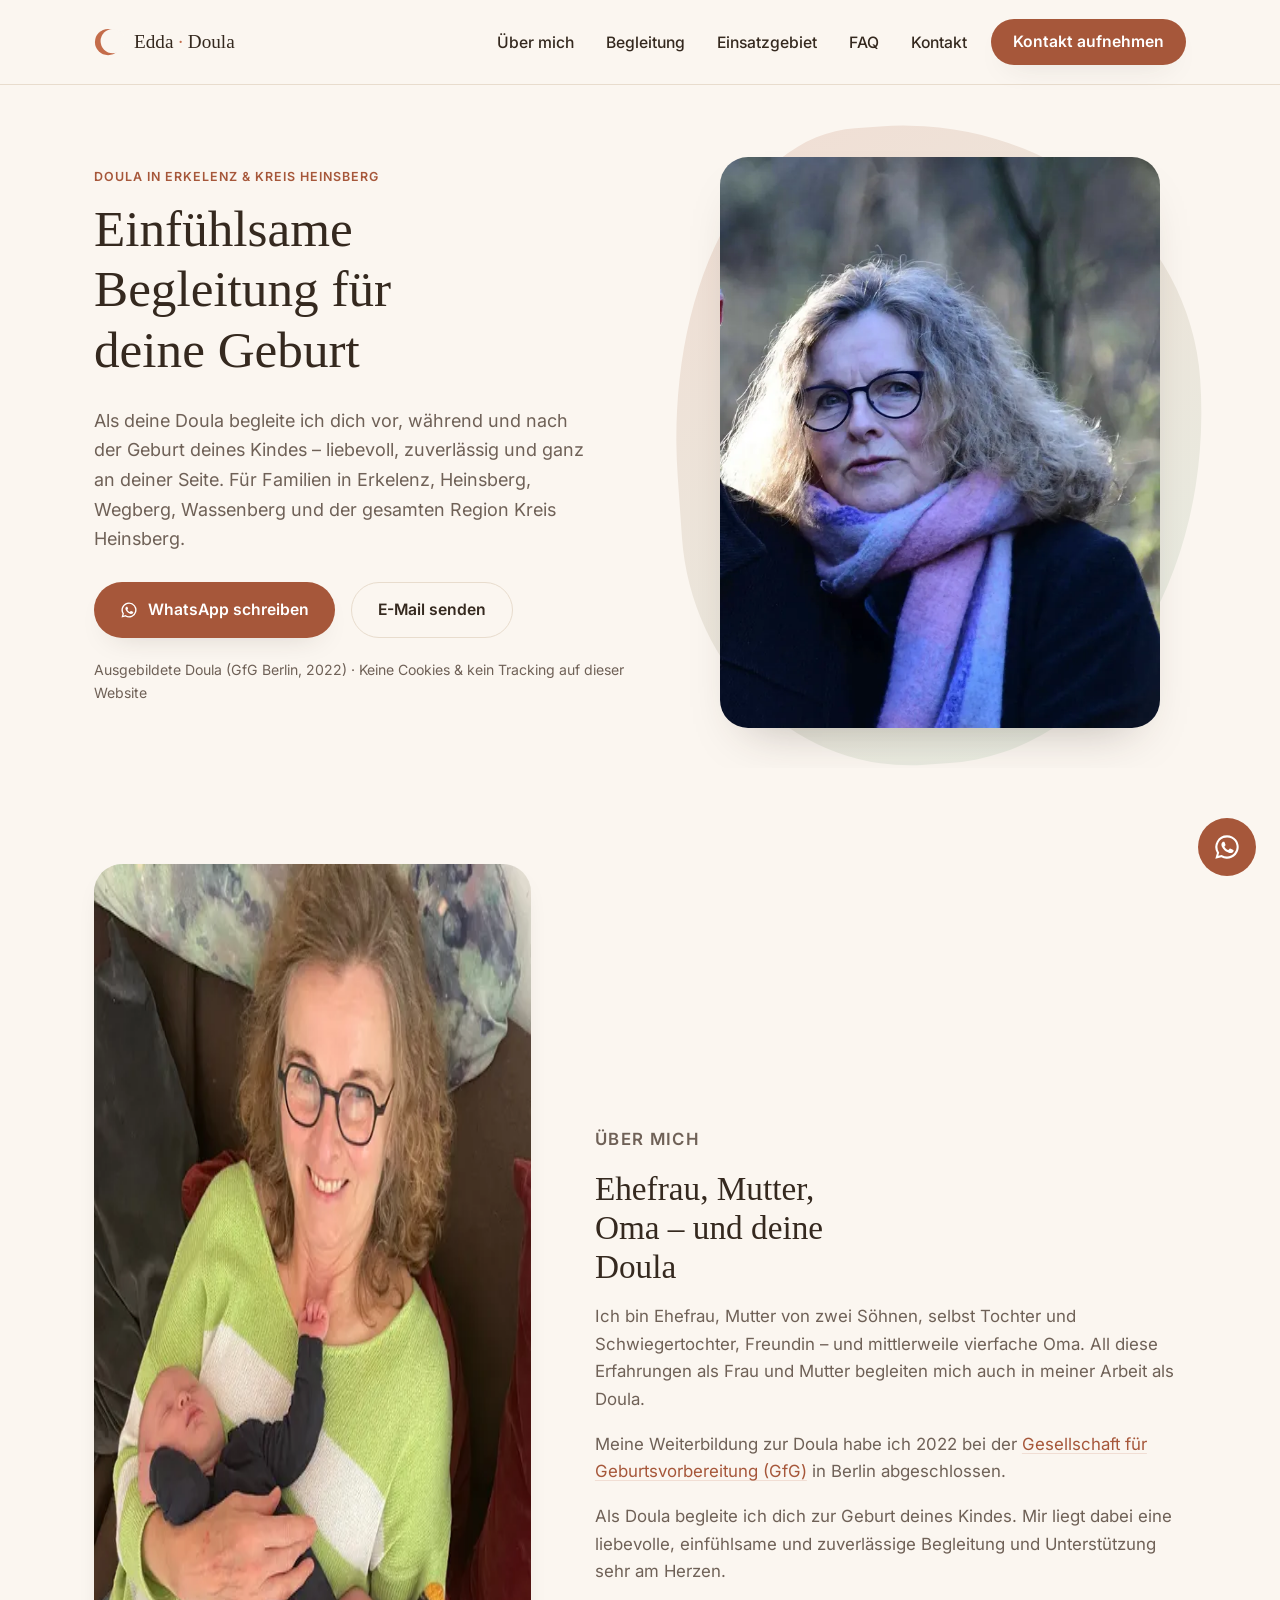
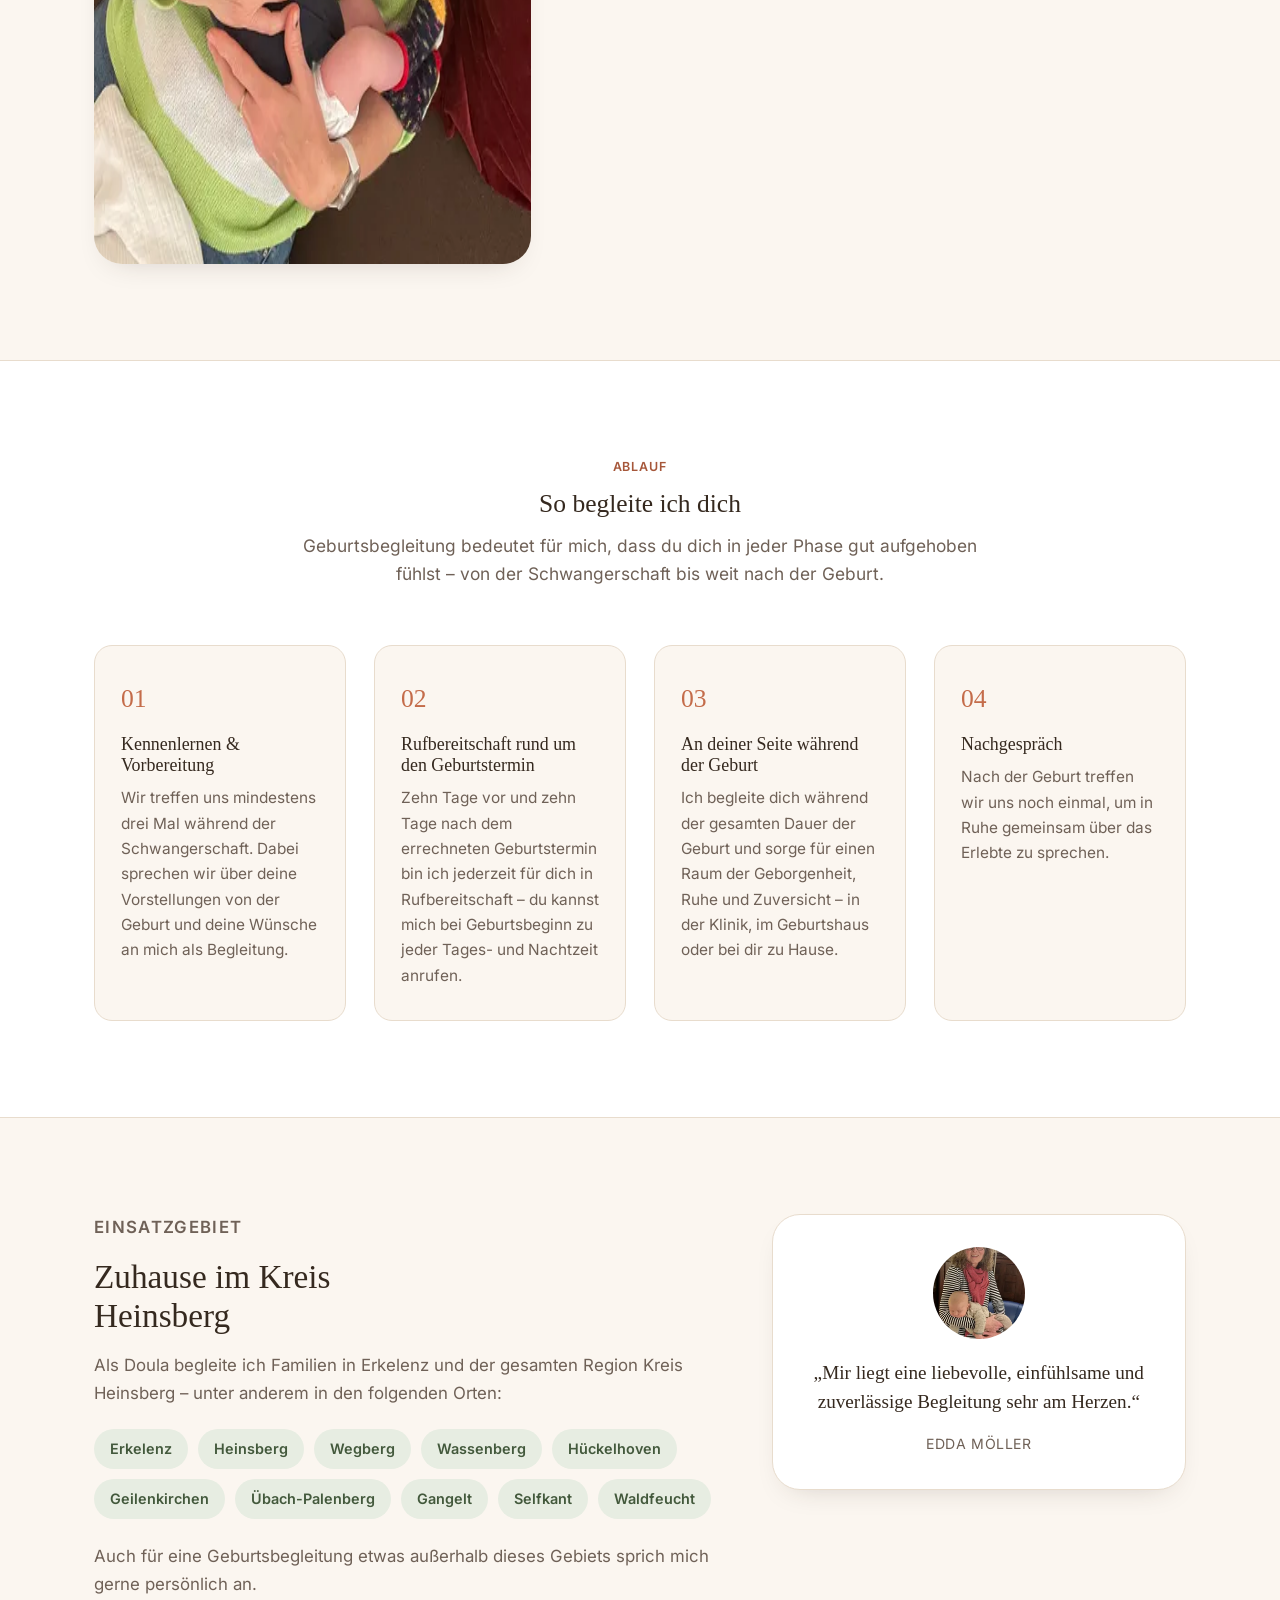
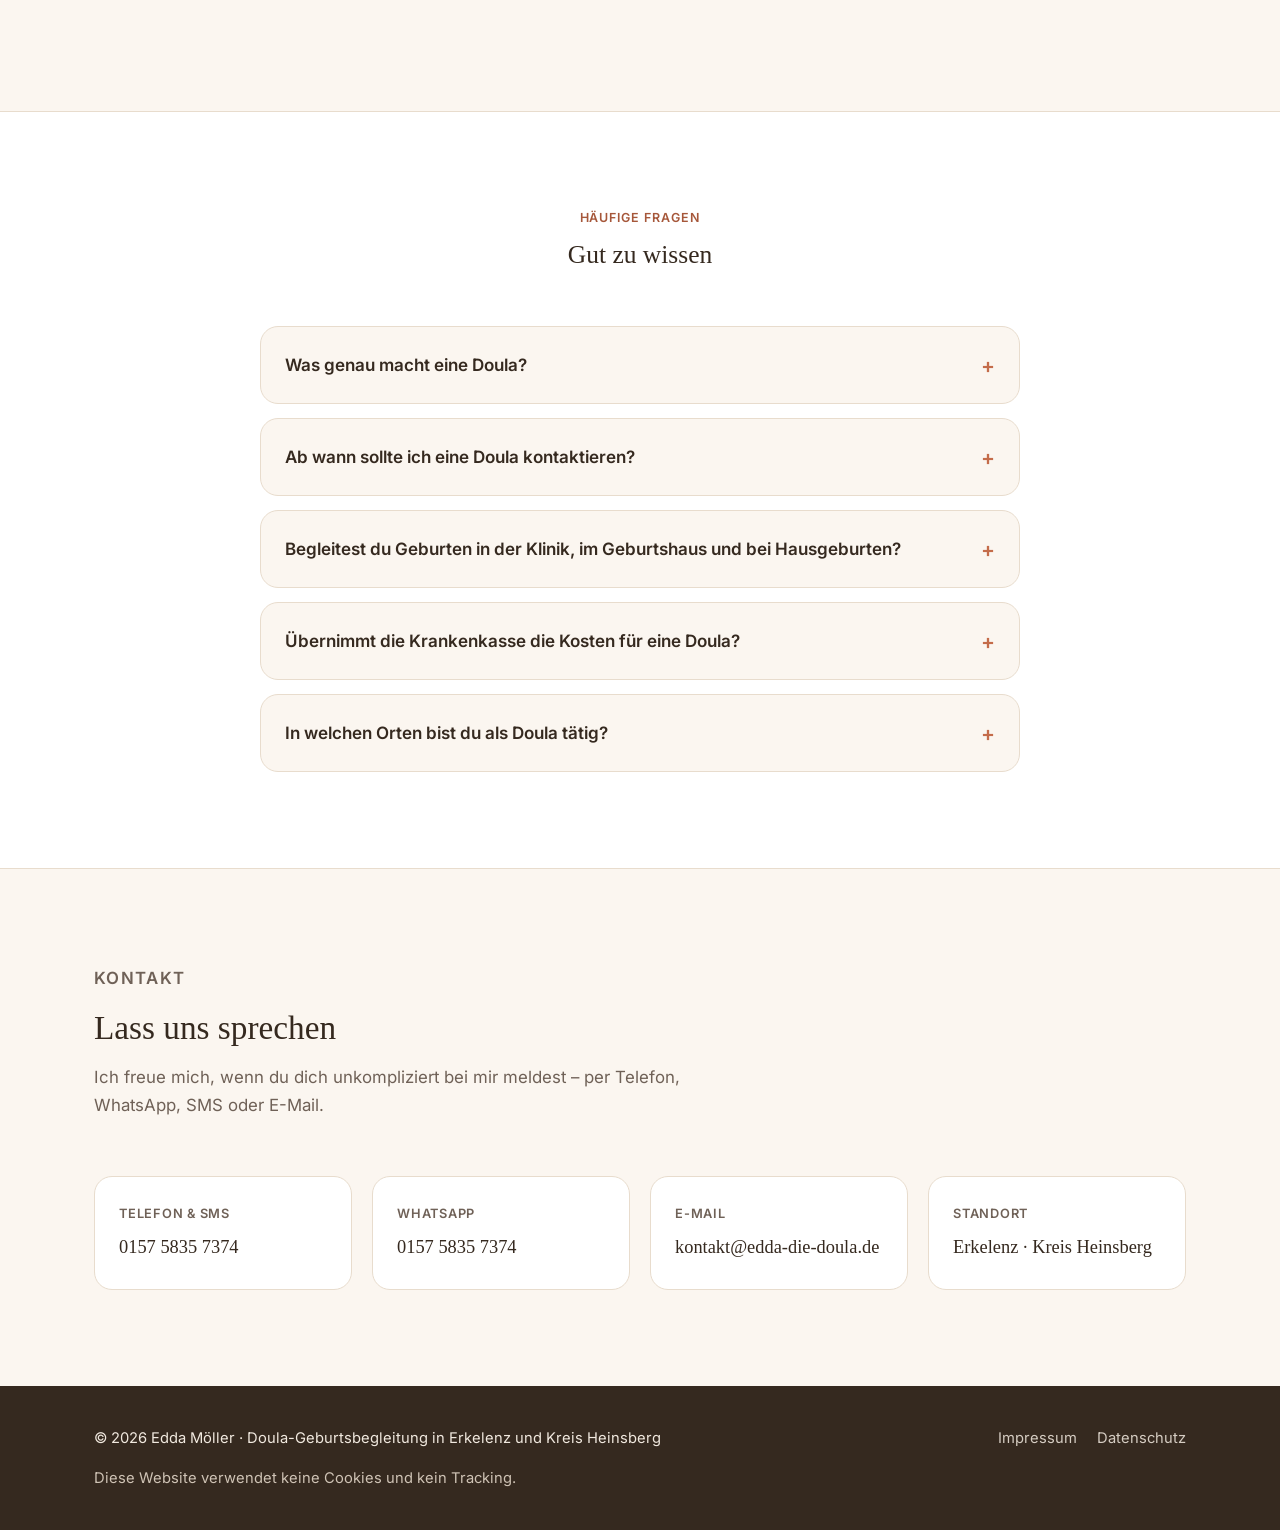
==== index.html @ 871e7754 "Build modern one-page doula website for Edda Möller - Replace the old Jimdo site content with a sing" ====
<!DOCTYPE html>
<html lang="de">
<head>
<meta charset="UTF-8">
<meta name="viewport" content="width=device-width, initial-scale=1">
<title>Doula in Erkelenz & Kreis Heinsberg – Geburtsbegleitung von Edda Möller</title>
<meta name="description" content="Einfühlsame und zuverlässige Geburtsbegleitung als Doula in Erkelenz, Heinsberg, Wegberg, Wassenberg und im gesamten Kreis Heinsberg. Jetzt unverbindlich Kontakt aufnehmen.">
<meta name="robots" content="index, follow">
<meta name="author" content="Edda Möller">
<link rel="canonical" href="https://www.edda-die-doula.de/">

<!-- Open Graph -->
<meta property="og:type" content="website">
<meta property="og:site_name" content="Edda – Doula in Erkelenz & Kreis Heinsberg">
<meta property="og:title" content="Doula in Erkelenz & Kreis Heinsberg – Geburtsbegleitung von Edda Möller">
<meta property="og:description" content="Einfühlsame und zuverlässige Geburtsbegleitung als Doula in Erkelenz, Heinsberg, Wegberg, Wassenberg und im gesamten Kreis Heinsberg.">
<meta property="og:image" content="https://www.edda-die-doula.de/assets/img/edda-portrait-1200.jpg">
<meta property="og:url" content="https://www.edda-die-doula.de/">
<meta property="og:locale" content="de_DE">

<!-- Twitter -->
<meta name="twitter:card" content="summary_large_image">
<meta name="twitter:title" content="Doula in Erkelenz & Kreis Heinsberg – Edda Möller">
<meta name="twitter:description" content="Einfühlsame und zuverlässige Geburtsbegleitung als Doula in Erkelenz und im gesamten Kreis Heinsberg.">
<meta name="twitter:image" content="https://www.edda-die-doula.de/assets/img/edda-portrait-1200.jpg">

<link rel="icon" href="assets/img/favicon.svg" type="image/svg+xml">
<link rel="alternate icon" href="assets/img/favicon-32.png">
<link rel="apple-touch-icon" href="assets/img/apple-touch-icon.png">
<link rel="manifest" href="site.webmanifest">
<meta name="theme-color" content="#fbf6f0">

<link rel="stylesheet" href="assets/css/style.css">

<script type="application/ld+json">
{
  "@context": "https://schema.org",
  "@type": "ProfessionalService",
  "name": "Edda Möller – Doula Geburtsbegleitung",
  "alternateName": "Edda, die Doula",
  "description": "Einfühlsame und zuverlässige Geburtsbegleitung als Doula in Erkelenz und im gesamten Kreis Heinsberg.",
  "image": "https://www.edda-die-doula.de/assets/img/edda-portrait-1200.jpg",
  "url": "https://www.edda-die-doula.de/",
  "telephone": "+4915758357374",
  "email": "kontakt@edda-die-doula.de",
  "priceRange": "Auf Anfrage",
  "founder": {
    "@type": "Person",
    "name": "Edda Möller",
    "jobTitle": "Doula"
  },
  "address": {
    "@type": "PostalAddress",
    "streetAddress": "Am Bongert 29",
    "postalCode": "41812",
    "addressLocality": "Erkelenz",
    "addressRegion": "Nordrhein-Westfalen",
    "addressCountry": "DE"
  },
  "geo": {
    "@type": "GeoCoordinates",
    "latitude": 51.0817,
    "longitude": 6.3167
  },
  "areaServed": [
    { "@type": "City", "name": "Erkelenz" },
    { "@type": "City", "name": "Heinsberg" },
    { "@type": "City", "name": "Wegberg" },
    { "@type": "City", "name": "Wassenberg" },
    { "@type": "City", "name": "Hückelhoven" },
    { "@type": "City", "name": "Geilenkirchen" },
    { "@type": "City", "name": "Übach-Palenberg" },
    { "@type": "City", "name": "Gangelt" },
    { "@type": "City", "name": "Selfkant" },
    { "@type": "City", "name": "Waldfeucht" },
    { "@type": "AdministrativeArea", "name": "Kreis Heinsberg" }
  ],
  "sameAs": []
}
</script>
<script type="application/ld+json">
{
  "@context": "https://schema.org",
  "@type": "FAQPage",
  "mainEntity": [
    {
      "@type": "Question",
      "name": "Was genau macht eine Doula?",
      "acceptedAnswer": {
        "@type": "Answer",
        "text": "Eine Doula begleitet dich als erfahrene, nicht-medizinische Unterstützung vor, während und nach der Geburt. Ich ergänze die Betreuung durch Hebamme und Ärztin oder Arzt und sorge für emotionale Sicherheit, Ruhe und Zuversicht."
      }
    },
    {
      "@type": "Question",
      "name": "Ab wann sollte ich eine Doula kontaktieren?",
      "acceptedAnswer": {
        "@type": "Answer",
        "text": "Am besten meldest du dich, sobald du dich für eine Doula-Begleitung interessierst, oft in der zweiten Schwangerschaftshälfte. So bleibt genug Zeit für mindestens drei gemeinsame Vorbereitungstreffen."
      }
    },
    {
      "@type": "Question",
      "name": "Begleitest du Geburten in der Klinik, im Geburtshaus und bei Hausgeburten?",
      "acceptedAnswer": {
        "@type": "Answer",
        "text": "Ja. Ich begleite dich unabhängig vom gewählten Geburtsort, ob Klinik, Geburtshaus oder Hausgeburt, immer ergänzend zu deiner Hebamme."
      }
    },
    {
      "@type": "Question",
      "name": "Übernimmt die Krankenkasse die Kosten für eine Doula?",
      "acceptedAnswer": {
        "@type": "Answer",
        "text": "Die Geburtsbegleitung durch eine Doula ist derzeit eine private Zusatzleistung und wird nicht routinemäßig von der gesetzlichen Krankenversicherung übernommen. Sprich mich gerne persönlich auf die Kosten an."
      }
    },
    {
      "@type": "Question",
      "name": "In welchen Orten bist du als Doula tätig?",
      "acceptedAnswer": {
        "@type": "Answer",
        "text": "Mein Schwerpunkt liegt in Erkelenz und im gesamten Kreis Heinsberg, unter anderem in Heinsberg, Wegberg, Wassenberg, Hückelhoven, Geilenkirchen, Übach-Palenberg, Gangelt, Selfkant und Waldfeucht."
      }
    }
  ]
}
</script>
</head>
<body>
<a class="skip-link" href="#main">Zum Inhalt springen</a>

<header class="site-header" id="top">
  <div class="container header-inner">
    <a href="#top" class="logo" aria-label="Edda – Doula, zum Seitenanfang">
      <svg class="logo-mark" viewBox="0 0 64 64" aria-hidden="true">
        <circle cx="30" cy="32" r="28" fill="#c46c4a"/>
        <circle cx="40" cy="30" r="26" fill="#fbf6f0"/>
      </svg>
      <span class="logo-text">Edda <em>·</em> Doula</span>
    </a>

    <nav class="site-nav" id="site-nav">
      <ul>
        <li><a href="#ueber-mich">Über mich</a></li>
        <li><a href="#begleitung">Begleitung</a></li>
        <li><a href="#einsatzgebiet">Einsatzgebiet</a></li>
        <li><a href="#faq">FAQ</a></li>
        <li><a href="#kontakt">Kontakt</a></li>
      </ul>
    </nav>

    <a href="#kontakt" class="btn btn-primary header-cta">Kontakt aufnehmen</a>

    <button class="nav-toggle" id="nav-toggle" type="button" aria-expanded="false" aria-controls="site-nav" aria-label="Menü öffnen">
      <span></span><span></span><span></span>
    </button>
  </div>
</header>

<main id="main">

  <section class="hero">
    <div class="container hero-inner">
      <div class="hero-copy">
        <p class="eyebrow">Doula in Erkelenz &amp; Kreis Heinsberg</p>
        <h1>Einfühlsame Begleitung für deine Geburt</h1>
        <p class="lead">Als deine Doula begleite ich dich vor, während und nach der Geburt deines Kindes – liebevoll, zuverlässig und ganz an deiner Seite. Für Familien in Erkelenz, Heinsberg, Wegberg, Wassenberg und der gesamten Region Kreis Heinsberg.</p>
        <div class="hero-actions">
          <a href="https://wa.me/4915758357374" class="btn btn-primary">
            <svg viewBox="0 0 24 24" aria-hidden="true" class="btn-icon"><path fill="currentColor" d="M12 2a10 10 0 0 0-8.6 15.1L2 22l5.1-1.3A10 10 0 1 0 12 2Zm0 18.2a8.1 8.1 0 0 1-4.2-1.2l-.3-.2-3 .8.8-2.9-.2-.3A8.2 8.2 0 1 1 12 20.2Zm4.5-6.1c-.2-.1-1.5-.7-1.7-.8-.2-.1-.4-.1-.6.1-.2.2-.6.8-.8 1-.1.2-.3.2-.5.1-1.4-.6-2.3-1.4-3-2.6-.1-.2-.1-.4.1-.6.2-.2.5-.5.7-.7.1-.2.1-.4 0-.6-.1-.2-.6-1.5-.8-2-.2-.5-.4-.4-.6-.4h-.5c-.2 0-.5.1-.7.3-.2.2-.9.9-.9 2.1s.9 2.4 1 2.6c.1.2 1.8 2.9 4.5 3.9 2.2.9 2.6.7 3.1.6.5-.1 1.5-.6 1.7-1.2.2-.6.2-1.1.1-1.2-.1-.1-.2-.2-.5-.3Z"/></svg>
            WhatsApp schreiben
          </a>
          <a href="mailto:kontakt@edda-die-doula.de" class="btn btn-ghost">E-Mail senden</a>
        </div>
        <p class="hero-note">Ausgebildete Doula (GfG Berlin, 2022) · Keine Cookies &amp; kein Tracking auf dieser Website</p>
      </div>

      <div class="hero-media">
        <div class="hero-media-shape" aria-hidden="true"></div>
        <picture>
          <source type="image/webp" srcset="assets/img/edda-portrait-640.webp 640w, assets/img/edda-portrait-900.webp 900w, assets/img/edda-portrait-1200.webp 1200w, assets/img/edda-portrait-1600.webp 1600w" sizes="(max-width: 700px) 80vw, 440px">
          <img
            src="assets/img/edda-portrait-900.jpg"
            srcset="assets/img/edda-portrait-640.jpg 640w, assets/img/edda-portrait-900.jpg 900w, assets/img/edda-portrait-1200.jpg 1200w, assets/img/edda-portrait-1600.jpg 1600w"
            sizes="(max-width: 700px) 80vw, 440px"
            width="900" height="1168"
            alt="Edda Möller, Doula in Erkelenz, lächelt draußen im Wald"
            loading="eager" fetchpriority="high">
        </picture>
      </div>
    </div>
  </section>

  <section class="about" id="ueber-mich">
    <div class="container about-inner">
      <div class="about-media reveal">
        <picture>
          <source type="image/webp" srcset="assets/img/edda-baby-newborn-480.webp 480w, assets/img/edda-baby-newborn-800.webp 800w, assets/img/edda-baby-newborn-1100.webp 1100w, assets/img/edda-baby-newborn-1500.webp 1500w" sizes="(max-width: 700px) 90vw, 460px">
          <img
            src="assets/img/edda-baby-newborn-800.jpg"
            srcset="assets/img/edda-baby-newborn-480.jpg 480w, assets/img/edda-baby-newborn-800.jpg 800w, assets/img/edda-baby-newborn-1100.jpg 1100w, assets/img/edda-baby-newborn-1500.jpg 1500w"
            sizes="(max-width: 700px) 90vw, 460px"
            width="800" height="1000"
            alt="Edda Möller hält ein neugeborenes Baby liebevoll im Arm"
            loading="lazy">
        </picture>
      </div>

      <div class="about-copy reveal">
        <p class="eyebrow">Über mich</p>
        <h2>Ehefrau, Mutter, Oma – und deine Doula</h2>
        <p>Ich bin Ehefrau, Mutter von zwei Söhnen, selbst Tochter und Schwiegertochter, Freundin – und mittlerweile vierfache Oma. All diese Erfahrungen als Frau und Mutter begleiten mich auch in meiner Arbeit als Doula.</p>
        <p>Meine Weiterbildung zur Doula habe ich 2022 bei der <a href="https://gfg-bv.de/" target="_blank" rel="noopener noreferrer">Gesellschaft für Geburtsvorbereitung (GfG)</a> in Berlin abgeschlossen.</p>
        <p>Als Doula begleite ich dich zur Geburt deines Kindes. Mir liegt dabei eine liebevolle, einfühlsame und zuverlässige Begleitung und Unterstützung sehr am Herzen.</p>
      </div>
    </div>
  </section>

  <section class="process" id="begleitung">
    <div class="container">
      <div class="section-head center">
        <p class="eyebrow">Ablauf</p>
        <h2>So begleite ich dich</h2>
        <p class="section-lead">Geburtsbegleitung bedeutet für mich, dass du dich in jeder Phase gut aufgehoben fühlst – von der Schwangerschaft bis weit nach der Geburt.</p>
      </div>

      <ol class="steps">
        <li class="reveal">
          <span class="step-num">01</span>
          <h3>Kennenlernen &amp; Vorbereitung</h3>
          <p>Wir treffen uns mindestens drei Mal während der Schwangerschaft. Dabei sprechen wir über deine Vorstellungen von der Geburt und deine Wünsche an mich als Begleitung.</p>
        </li>
        <li class="reveal">
          <span class="step-num">02</span>
          <h3>Rufbereitschaft rund um den Geburtstermin</h3>
          <p>Zehn Tage vor und zehn Tage nach dem errechneten Geburtstermin bin ich jederzeit für dich in Rufbereitschaft – du kannst mich bei Geburtsbeginn zu jeder Tages- und Nachtzeit anrufen.</p>
        </li>
        <li class="reveal">
          <span class="step-num">03</span>
          <h3>An deiner Seite während der Geburt</h3>
          <p>Ich begleite dich während der gesamten Dauer der Geburt und sorge für einen Raum der Geborgenheit, Ruhe und Zuversicht – in der Klinik, im Geburtshaus oder bei dir zu Hause.</p>
        </li>
        <li class="reveal">
          <span class="step-num">04</span>
          <h3>Nachgespräch</h3>
          <p>Nach der Geburt treffen wir uns noch einmal, um in Ruhe gemeinsam über das Erlebte zu sprechen.</p>
        </li>
      </ol>
    </div>
  </section>

  <section class="area" id="einsatzgebiet">
    <div class="container area-inner">
      <div class="area-copy reveal">
        <p class="eyebrow">Einsatzgebiet</p>
        <h2>Zuhause im Kreis Heinsberg</h2>
        <p>Als Doula begleite ich Familien in Erkelenz und der gesamten Region Kreis Heinsberg – unter anderem in den folgenden Orten:</p>
        <ul class="place-list">
          <li>Erkelenz</li>
          <li>Heinsberg</li>
          <li>Wegberg</li>
          <li>Wassenberg</li>
          <li>Hückelhoven</li>
          <li>Geilenkirchen</li>
          <li>Übach-Palenberg</li>
          <li>Gangelt</li>
          <li>Selfkant</li>
          <li>Waldfeucht</li>
        </ul>
        <p class="muted">Auch für eine Geburtsbegleitung etwas außerhalb dieses Gebiets sprich mich gerne persönlich an.</p>
      </div>

      <figure class="quote-card reveal">
        <picture>
          <source type="image/webp" srcset="assets/img/edda-baby-sleeping-360.webp 360w, assets/img/edda-baby-sleeping-480.webp 480w" sizes="220px">
          <img
            src="assets/img/edda-baby-sleeping-480.jpg"
            srcset="assets/img/edda-baby-sleeping-360.jpg 360w, assets/img/edda-baby-sleeping-480.jpg 480w"
            sizes="220px"
            width="480" height="762"
            alt="Edda Möller trägt ein schlafendes Baby im Arm"
            loading="lazy">
        </picture>
        <blockquote>„Mir liegt eine liebevolle, einfühlsame und zuverlässige Begleitung sehr am Herzen.“</blockquote>
        <cite>Edda Möller</cite>
      </figure>
    </div>
  </section>

  <section class="faq" id="faq">
    <div class="container">
      <div class="section-head center">
        <p class="eyebrow">Häufige Fragen</p>
        <h2>Gut zu wissen</h2>
      </div>

      <div class="faq-list reveal">
        <details>
          <summary>Was genau macht eine Doula?</summary>
          <p>Eine Doula begleitet dich als erfahrene, nicht-medizinische Unterstützung vor, während und nach der Geburt. Ich ergänze die Betreuung durch Hebamme und Ärztin oder Arzt und sorge für emotionale Sicherheit, Ruhe und Zuversicht.</p>
        </details>
        <details>
          <summary>Ab wann sollte ich eine Doula kontaktieren?</summary>
          <p>Am besten meldest du dich, sobald du dich für eine Doula-Begleitung interessierst, oft in der zweiten Schwangerschaftshälfte. So bleibt genug Zeit für mindestens drei gemeinsame Vorbereitungstreffen.</p>
        </details>
        <details>
          <summary>Begleitest du Geburten in der Klinik, im Geburtshaus und bei Hausgeburten?</summary>
          <p>Ja. Ich begleite dich unabhängig vom gewählten Geburtsort, ob Klinik, Geburtshaus oder Hausgeburt, immer ergänzend zu deiner Hebamme.</p>
        </details>
        <details>
          <summary>Übernimmt die Krankenkasse die Kosten für eine Doula?</summary>
          <p>Die Geburtsbegleitung durch eine Doula ist derzeit eine private Zusatzleistung und wird nicht routinemäßig von der gesetzlichen Krankenversicherung übernommen. Sprich mich gerne persönlich auf die Kosten an.</p>
        </details>
        <details>
          <summary>In welchen Orten bist du als Doula tätig?</summary>
          <p>Mein Schwerpunkt liegt in Erkelenz und im gesamten Kreis Heinsberg, unter anderem in Heinsberg, Wegberg, Wassenberg, Hückelhoven, Geilenkirchen, Übach-Palenberg, Gangelt, Selfkant und Waldfeucht.</p>
        </details>
      </div>
    </div>
  </section>

  <section class="contact" id="kontakt">
    <div class="container contact-inner">
      <div class="contact-intro">
        <p class="eyebrow">Kontakt</p>
        <h2>Lass uns sprechen</h2>
        <p>Ich freue mich, wenn du dich unkompliziert bei mir meldest – per Telefon, WhatsApp, SMS oder E-Mail.</p>
      </div>

      <div class="contact-cards reveal">
        <a class="contact-card" href="tel:+4915758357374">
          <span class="contact-label">Telefon &amp; SMS</span>
          <span class="contact-value">0157 5835 7374</span>
        </a>
        <a class="contact-card" href="https://wa.me/4915758357374">
          <span class="contact-label">WhatsApp</span>
          <span class="contact-value">0157 5835 7374</span>
        </a>
        <a class="contact-card" href="mailto:kontakt@edda-die-doula.de">
          <span class="contact-label">E-Mail</span>
          <span class="contact-value">kontakt@edda-die-doula.de</span>
        </a>
        <div class="contact-card contact-card-static">
          <span class="contact-label">Standort</span>
          <span class="contact-value">Erkelenz · Kreis Heinsberg</span>
        </div>
      </div>
    </div>
  </section>

</main>

<footer class="site-footer">
  <div class="container footer-inner">
    <p>© <span id="year">2026</span> Edda Möller · Doula-Geburtsbegleitung in Erkelenz und Kreis Heinsberg</p>
    <nav class="footer-nav">
      <a href="impressum.html">Impressum</a>
      <a href="datenschutz.html">Datenschutz</a>
    </nav>
    <p class="muted small">Diese Website verwendet keine Cookies und kein Tracking.</p>
  </div>
</footer>

<a class="floating-cta" href="https://wa.me/4915758357374" aria-label="Per WhatsApp Kontakt aufnehmen">
  <svg viewBox="0 0 24 24" aria-hidden="true"><path fill="currentColor" d="M12 2a10 10 0 0 0-8.6 15.1L2 22l5.1-1.3A10 10 0 1 0 12 2Zm0 18.2a8.1 8.1 0 0 1-4.2-1.2l-.3-.2-3 .8.8-2.9-.2-.3A8.2 8.2 0 1 1 12 20.2Zm4.5-6.1c-.2-.1-1.5-.7-1.7-.8-.2-.1-.4-.1-.6.1-.2.2-.6.8-.8 1-.1.2-.3.2-.5.1-1.4-.6-2.3-1.4-3-2.6-.1-.2-.1-.4.1-.6.2-.2.5-.5.7-.7.1-.2.1-.4 0-.6-.1-.2-.6-1.5-.8-2-.2-.5-.4-.4-.6-.4h-.5c-.2 0-.5.1-.7.3-.2.2-.9.9-.9 2.1s.9 2.4 1 2.6c.1.2 1.8 2.9 4.5 3.9 2.2.9 2.6.7 3.1.6.5-.1 1.5-.6 1.7-1.2.2-.6.2-1.1.1-1.2-.1-.1-.2-.2-.5-.3Z"/></svg>
</a>

<script src="assets/js/main.js"></script>
</body>
</html>
---- assets/css/style.css ----
/* ==========================================================================
   Edda – Doula in Erkelenz & Kreis Heinsberg
   Base styles, tokens, layout and components
   ========================================================================== */

/* Self-hosted fonts (no external requests to third-party font providers) */
@font-face {
  font-family: "Fraunces";
  font-style: normal;
  font-weight: 400;
  font-display: swap;
  src: url("../fonts/fraunces-400.woff2") format("woff2");
}
@font-face {
  font-family: "Fraunces";
  font-style: normal;
  font-weight: 500;
  font-display: swap;
  src: url("../fonts/fraunces-500.woff2") format("woff2");
}
@font-face {
  font-family: "Fraunces";
  font-style: normal;
  font-weight: 600;
  font-display: swap;
  src: url("../fonts/fraunces-600.woff2") format("woff2");
}
@font-face {
  font-family: "Inter";
  font-style: normal;
  font-weight: 400;
  font-display: swap;
  src: url("../fonts/inter-400.woff2") format("woff2");
}
@font-face {
  font-family: "Inter";
  font-style: normal;
  font-weight: 500;
  font-display: swap;
  src: url("../fonts/inter-500.woff2") format("woff2");
}
@font-face {
  font-family: "Inter";
  font-style: normal;
  font-weight: 600;
  font-display: swap;
  src: url("../fonts/inter-600.woff2") format("woff2");
}
@font-face {
  font-family: "Inter";
  font-style: normal;
  font-weight: 700;
  font-display: swap;
  src: url("../fonts/inter-700.woff2") format("woff2");
}

:root {
  --color-bg: #fbf6f0;
  --color-bg-alt: #f5e8de;
  --color-surface: #ffffff;
  --color-primary: #c46c4a;
  --color-primary-dark: #a6573a;
  --color-primary-darker: #8f4529;
  --color-primary-light: #f1ded4;
  --color-secondary: #7c9271;
  --color-secondary-text: #43593c;
  --color-secondary-light: #e7ede2;
  --color-text: #35291f;
  --color-text-muted: #6f6157;
  --color-border: #e8dccd;

  --font-heading: "Fraunces", Georgia, "Times New Roman", serif;
  --font-body: "Inter", "Segoe UI", system-ui, sans-serif;

  --container-width: 1140px;
  --radius-lg: 28px;
  --radius-md: 18px;
  --radius-sm: 10px;
  --shadow-soft: 0 24px 48px -28px rgba(53, 41, 31, 0.35);
  --shadow-card: 0 12px 30px -18px rgba(53, 41, 31, 0.25);
  --header-height: 84px;
}

/* ---------- Reset & base ---------- */
* {
  box-sizing: border-box;
}

html {
  scroll-behavior: smooth;
  -webkit-text-size-adjust: 100%;
}

body {
  margin: 0;
  font-family: var(--font-body);
  color: var(--color-text);
  background: var(--color-bg);
  line-height: 1.65;
  font-size: 17px;
}

img {
  max-width: 100%;
  display: block;
}

a {
  color: inherit;
  text-decoration: none;
}

ul, ol {
  margin: 0;
  padding: 0;
}

h1, h2, h3, h4 {
  font-family: var(--font-heading);
  font-weight: 500;
  line-height: 1.18;
  margin: 0 0 0.5em;
  color: var(--color-text);
}

p {
  margin: 0 0 1em;
}

.container {
  width: 100%;
  max-width: var(--container-width);
  margin: 0 auto;
  padding: 0 24px;
}

.skip-link {
  position: absolute;
  left: -999px;
  top: 0;
  background: var(--color-primary);
  color: #fff;
  padding: 10px 18px;
  border-radius: 0 0 8px 0;
  z-index: 200;
}
.skip-link:focus {
  left: 0;
}

section {
  padding: 96px 0;
  scroll-margin-top: var(--header-height);
}

.eyebrow {
  font-family: var(--font-body);
  font-weight: 600;
  letter-spacing: 0.08em;
  text-transform: uppercase;
  font-size: 0.78rem;
  color: var(--color-primary-dark);
  margin: 0 0 0.9em;
}

.section-head {
  max-width: 680px;
  margin: 0 0 56px;
}
.section-head.center {
  margin-inline: auto;
  text-align: center;
}

.section-lead {
  color: var(--color-text-muted);
  font-size: 1.08rem;
}

.center {
  text-align: center;
}

.muted {
  color: var(--color-text-muted);
}

.small {
  font-size: 0.85rem;
}

/* ---------- Buttons ---------- */
.btn {
  display: inline-flex;
  align-items: center;
  gap: 10px;
  padding: 14px 26px;
  border-radius: 999px;
  font-weight: 600;
  font-size: 0.98rem;
  transition: transform 0.18s ease, box-shadow 0.18s ease, background-color 0.18s ease;
  white-space: nowrap;
}
.btn-icon {
  width: 18px;
  height: 18px;
}
.btn-primary {
  background: var(--color-primary-dark);
  color: #fff;
  box-shadow: var(--shadow-card);
}
.btn-primary:hover,
.btn-primary:focus-visible {
  background: var(--color-primary-darker);
  transform: translateY(-2px);
}
.btn-ghost {
  background: transparent;
  color: var(--color-text);
  border: 1.5px solid var(--color-border);
}
.btn-ghost:hover,
.btn-ghost:focus-visible {
  border-color: var(--color-primary);
  color: var(--color-primary-dark);
  transform: translateY(-2px);
}

/* ---------- Header ---------- */
.site-header {
  position: sticky;
  top: 0;
  z-index: 100;
  background: rgba(251, 246, 240, 0.86);
  backdrop-filter: saturate(150%) blur(10px);
  border-bottom: 1px solid var(--color-border);
}

.header-inner {
  display: flex;
  align-items: center;
  gap: 24px;
  height: var(--header-height);
}

.logo {
  display: flex;
  align-items: center;
  gap: 10px;
  font-family: var(--font-heading);
  font-size: 1.2rem;
  color: var(--color-text);
  margin-right: auto;
}
.logo-mark {
  width: 30px;
  height: 30px;
  flex-shrink: 0;
}
.logo em {
  font-style: normal;
  color: var(--color-primary);
}

.site-nav ul {
  display: flex;
  gap: 32px;
  list-style: none;
}
.site-nav a {
  font-weight: 500;
  font-size: 0.98rem;
  position: relative;
  padding: 6px 0;
}
.site-nav a::after {
  content: "";
  position: absolute;
  left: 0;
  bottom: 0;
  height: 2px;
  width: 0;
  background: var(--color-primary);
  transition: width 0.2s ease;
}
.site-nav a:hover::after,
.site-nav a:focus-visible::after {
  width: 100%;
}

.header-cta {
  padding: 10px 22px;
}

.nav-toggle {
  display: none;
  flex-direction: column;
  justify-content: center;
  gap: 5px;
  width: 40px;
  height: 40px;
  background: none;
  border: none;
  cursor: pointer;
  padding: 0;
}
.nav-toggle span {
  display: block;
  height: 2px;
  width: 100%;
  background: var(--color-text);
  border-radius: 2px;
  transition: transform 0.25s ease, opacity 0.25s ease;
}

/* ---------- Hero ---------- */
.hero {
  padding-top: 72px;
  padding-bottom: 40px;
  overflow: hidden;
}

.hero-inner {
  display: grid;
  grid-template-columns: 1.05fr 0.95fr;
  align-items: center;
  gap: 56px;
}

.hero h1 {
  font-size: clamp(2.4rem, 4vw, 3.4rem);
  max-width: 15ch;
}

.hero .lead {
  font-size: 1.12rem;
  color: var(--color-text-muted);
  max-width: 46ch;
}

.hero-actions {
  display: flex;
  gap: 16px;
  flex-wrap: wrap;
  margin: 28px 0 20px;
}

.hero-note {
  font-size: 0.88rem;
  color: var(--color-text-muted);
}

.hero-media {
  position: relative;
  justify-self: center;
  width: 100%;
  max-width: 440px;
}
.hero-media-shape {
  position: absolute;
  inset: -6% -10%;
  background: linear-gradient(150deg, var(--color-primary-light), var(--color-secondary-light));
  border-radius: 40% 60% 55% 45% / 55% 45% 60% 40%;
  z-index: 0;
  transform: rotate(-4deg);
}
.hero-media picture {
  position: relative;
  z-index: 1;
  display: block;
  border-radius: var(--radius-lg);
  overflow: hidden;
  box-shadow: var(--shadow-soft);
}
.hero-media img {
  width: 100%;
  height: auto;
}

/* ---------- About ---------- */
.about-inner {
  display: grid;
  grid-template-columns: 0.85fr 1.15fr;
  gap: 64px;
  align-items: center;
}

.about-media picture {
  display: block;
  border-radius: var(--radius-lg);
  overflow: hidden;
  box-shadow: var(--shadow-card);
}

.about-copy h2 {
  font-size: clamp(1.9rem, 2.6vw, 2.4rem);
  max-width: 16ch;
}

.about-copy p {
  color: var(--color-text-muted);
  font-size: 1.05rem;
}
.about-copy a {
  color: var(--color-primary-dark);
  text-decoration: underline;
  text-decoration-color: var(--color-primary-light);
  text-underline-offset: 3px;
}
.about-copy a:hover {
  text-decoration-color: currentColor;
}

/* ---------- Process / Steps ---------- */
.process {
  background: var(--color-surface);
  border-top: 1px solid var(--color-border);
  border-bottom: 1px solid var(--color-border);
}

.steps {
  display: grid;
  grid-template-columns: repeat(4, 1fr);
  gap: 28px;
  list-style: none;
}

.steps li {
  background: var(--color-bg);
  border-radius: var(--radius-md);
  padding: 32px 26px;
  border: 1px solid var(--color-border);
  transition: transform 0.22s ease, box-shadow 0.22s ease;
}
.steps li:hover {
  transform: translateY(-4px);
  box-shadow: var(--shadow-card);
}

.step-num {
  display: inline-block;
  font-family: var(--font-heading);
  font-size: 1.6rem;
  color: var(--color-primary);
  margin-bottom: 14px;
}

.steps h3 {
  font-size: 1.12rem;
  margin-bottom: 0.5em;
}

.steps p {
  color: var(--color-text-muted);
  font-size: 0.96rem;
  margin-bottom: 0;
}

/* ---------- Service area ---------- */
.area-inner {
  display: grid;
  grid-template-columns: 1.2fr 0.8fr;
  gap: 56px;
  align-items: start;
}

.area-copy h2 {
  font-size: clamp(1.9rem, 2.6vw, 2.4rem);
  max-width: 16ch;
}

.area-copy p {
  color: var(--color-text-muted);
  font-size: 1.05rem;
}

.place-list {
  list-style: none;
  display: flex;
  flex-wrap: wrap;
  gap: 10px;
  margin: 22px 0 24px;
}
.place-list li {
  background: var(--color-secondary-light);
  color: var(--color-secondary-text);
  font-weight: 600;
  font-size: 0.9rem;
  padding: 8px 16px;
  border-radius: 999px;
}

.quote-card {
  background: var(--color-surface);
  border: 1px solid var(--color-border);
  border-radius: var(--radius-lg);
  padding: 32px;
  text-align: center;
  box-shadow: var(--shadow-card);
  margin: 0;
}
.quote-card picture {
  width: 92px;
  height: 92px;
  margin: 0 auto 20px;
  border-radius: 50%;
  overflow: hidden;
  display: block;
}
.quote-card img {
  width: 100%;
  height: 100%;
  object-fit: cover;
}
.quote-card blockquote {
  margin: 0 0 12px;
  font-family: var(--font-heading);
  font-size: 1.2rem;
  line-height: 1.5;
  color: var(--color-text);
}
.quote-card cite {
  font-style: normal;
  font-size: 0.88rem;
  color: var(--color-text-muted);
  letter-spacing: 0.04em;
  text-transform: uppercase;
}

/* ---------- FAQ ---------- */
.faq {
  background: var(--color-surface);
  border-top: 1px solid var(--color-border);
  border-bottom: 1px solid var(--color-border);
}

.faq-list {
  max-width: 760px;
  margin: 0 auto;
  display: flex;
  flex-direction: column;
  gap: 14px;
}

.faq-list details {
  background: var(--color-bg);
  border: 1px solid var(--color-border);
  border-radius: var(--radius-md);
  padding: 6px 24px;
}

.faq-list summary {
  cursor: pointer;
  font-weight: 600;
  padding: 18px 0;
  list-style: none;
  position: relative;
  padding-right: 30px;
}
.faq-list summary::-webkit-details-marker {
  display: none;
}
.faq-list summary::after {
  content: "+";
  position: absolute;
  right: 0;
  top: 16px;
  font-size: 1.3rem;
  color: var(--color-primary);
  transition: transform 0.2s ease;
}
.faq-list details[open] summary::after {
  content: "–";
}

.faq-list p {
  color: var(--color-text-muted);
  padding-bottom: 18px;
  margin: 0;
}

/* ---------- Contact ---------- */
.contact-inner {
  display: flex;
  flex-direction: column;
  gap: 40px;
}

.contact-intro {
  max-width: 620px;
}
.contact-intro h2 {
  font-size: clamp(1.9rem, 2.6vw, 2.4rem);
}
.contact-intro p {
  color: var(--color-text-muted);
  font-size: 1.05rem;
}

.contact-cards {
  display: grid;
  grid-template-columns: repeat(4, 1fr);
  gap: 20px;
}

.contact-card {
  display: flex;
  flex-direction: column;
  gap: 8px;
  background: var(--color-surface);
  border: 1px solid var(--color-border);
  border-radius: var(--radius-md);
  padding: 26px 24px;
  transition: transform 0.2s ease, box-shadow 0.2s ease, border-color 0.2s ease;
}
.contact-card:not(.contact-card-static):hover {
  transform: translateY(-4px);
  box-shadow: var(--shadow-card);
  border-color: var(--color-primary);
}
.contact-label {
  font-size: 0.8rem;
  font-weight: 600;
  text-transform: uppercase;
  letter-spacing: 0.06em;
  color: var(--color-text-muted);
}
.contact-value {
  font-family: var(--font-heading);
  font-size: 1.15rem;
  word-break: break-word;
}

/* ---------- Footer ---------- */
.site-footer {
  background: var(--color-text);
  color: #f1e9df;
  padding: 40px 0;
}
.footer-inner {
  display: flex;
  flex-wrap: wrap;
  align-items: center;
  justify-content: space-between;
  gap: 16px;
}
.footer-inner p {
  margin: 0;
  font-size: 0.92rem;
}
.footer-nav {
  display: flex;
  gap: 20px;
}
.footer-nav a {
  font-size: 0.92rem;
  opacity: 0.85;
}
.footer-nav a:hover {
  opacity: 1;
  text-decoration: underline;
}
.footer-inner .muted {
  color: #cfc3b5;
  width: 100%;
  order: 3;
}

/* ---------- Floating CTA ---------- */
.floating-cta {
  position: fixed;
  bottom: 24px;
  right: 24px;
  width: 58px;
  height: 58px;
  background: var(--color-primary-dark);
  color: #fff;
  border-radius: 50%;
  display: flex;
  align-items: center;
  justify-content: center;
  box-shadow: var(--shadow-soft);
  z-index: 90;
  transition: transform 0.2s ease, background-color 0.2s ease;
}
.floating-cta:hover {
  background: var(--color-primary-darker);
  transform: scale(1.08);
}
.floating-cta svg {
  width: 28px;
  height: 28px;
}

/* ---------- Scroll reveal ---------- */
.reveal {
  opacity: 0;
  transform: translateY(24px);
  transition: opacity 0.7s ease, transform 0.7s ease;
}
.reveal.is-visible {
  opacity: 1;
  transform: translateY(0);
}

@media (prefers-reduced-motion: reduce) {
  html {
    scroll-behavior: auto;
  }
  .reveal {
    opacity: 1;
    transform: none;
    transition: none;
  }
}

/* ==========================================================================
   Responsive
   ========================================================================== */

@media (max-width: 980px) {
  .hero-inner,
  .about-inner,
  .area-inner {
    grid-template-columns: 1fr;
  }
  .hero-media,
  .about-media {
    order: -1;
    max-width: 360px;
    margin: 0 auto;
  }
  .steps {
    grid-template-columns: repeat(2, 1fr);
  }
  .contact-cards {
    grid-template-columns: repeat(2, 1fr);
  }
  .quote-card {
    justify-self: center;
    max-width: 420px;
    width: 100%;
  }
}

@media (max-width: 760px) {
  section {
    padding: 72px 0;
  }
  .site-nav {
    position: fixed;
    inset: var(--header-height) 0 0 0;
    background: var(--color-bg);
    transform: translateY(-8px);
    opacity: 0;
    pointer-events: none;
    transition: opacity 0.22s ease, transform 0.22s ease;
    overflow-y: auto;
  }
  .site-nav.is-open {
    opacity: 1;
    transform: translateY(0);
    pointer-events: auto;
  }
  .site-nav ul {
    flex-direction: column;
    gap: 4px;
    padding: 32px 24px;
  }
  .site-nav a {
    display: block;
    padding: 16px 4px;
    font-size: 1.15rem;
    border-bottom: 1px solid var(--color-border);
  }
  .header-cta {
    display: none;
  }
  .nav-toggle {
    display: flex;
  }
  .nav-toggle.is-open span:nth-child(1) {
    transform: translateY(7px) rotate(45deg);
  }
  .nav-toggle.is-open span:nth-child(2) {
    opacity: 0;
  }
  .nav-toggle.is-open span:nth-child(3) {
    transform: translateY(-7px) rotate(-45deg);
  }
}

@media (max-width: 640px) {
  .hero {
    padding-top: 48px;
  }
  .hero-actions {
    flex-direction: column;
    align-items: stretch;
  }
  .hero-actions .btn {
    justify-content: center;
  }
  .steps {
    grid-template-columns: 1fr;
  }
  .contact-cards {
    grid-template-columns: 1fr;
  }
  .footer-inner {
    flex-direction: column;
    align-items: flex-start;
  }
}
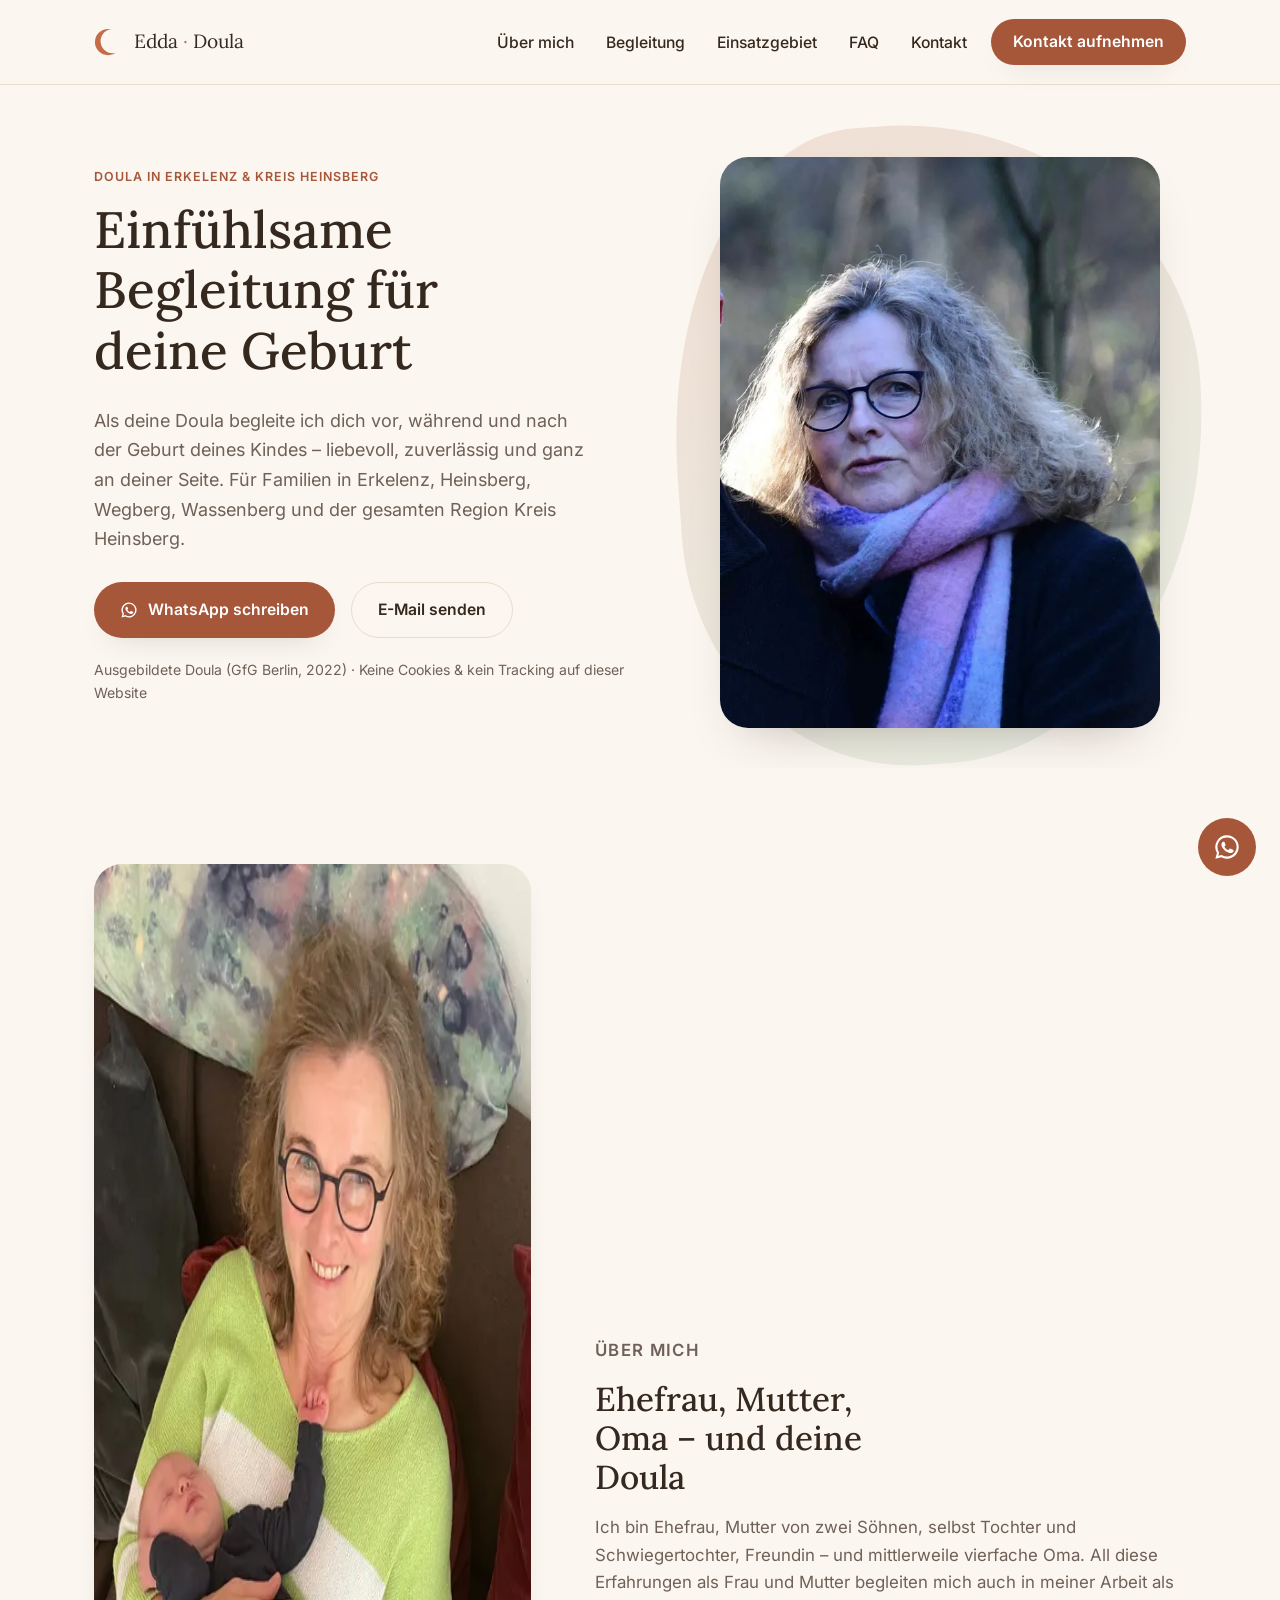
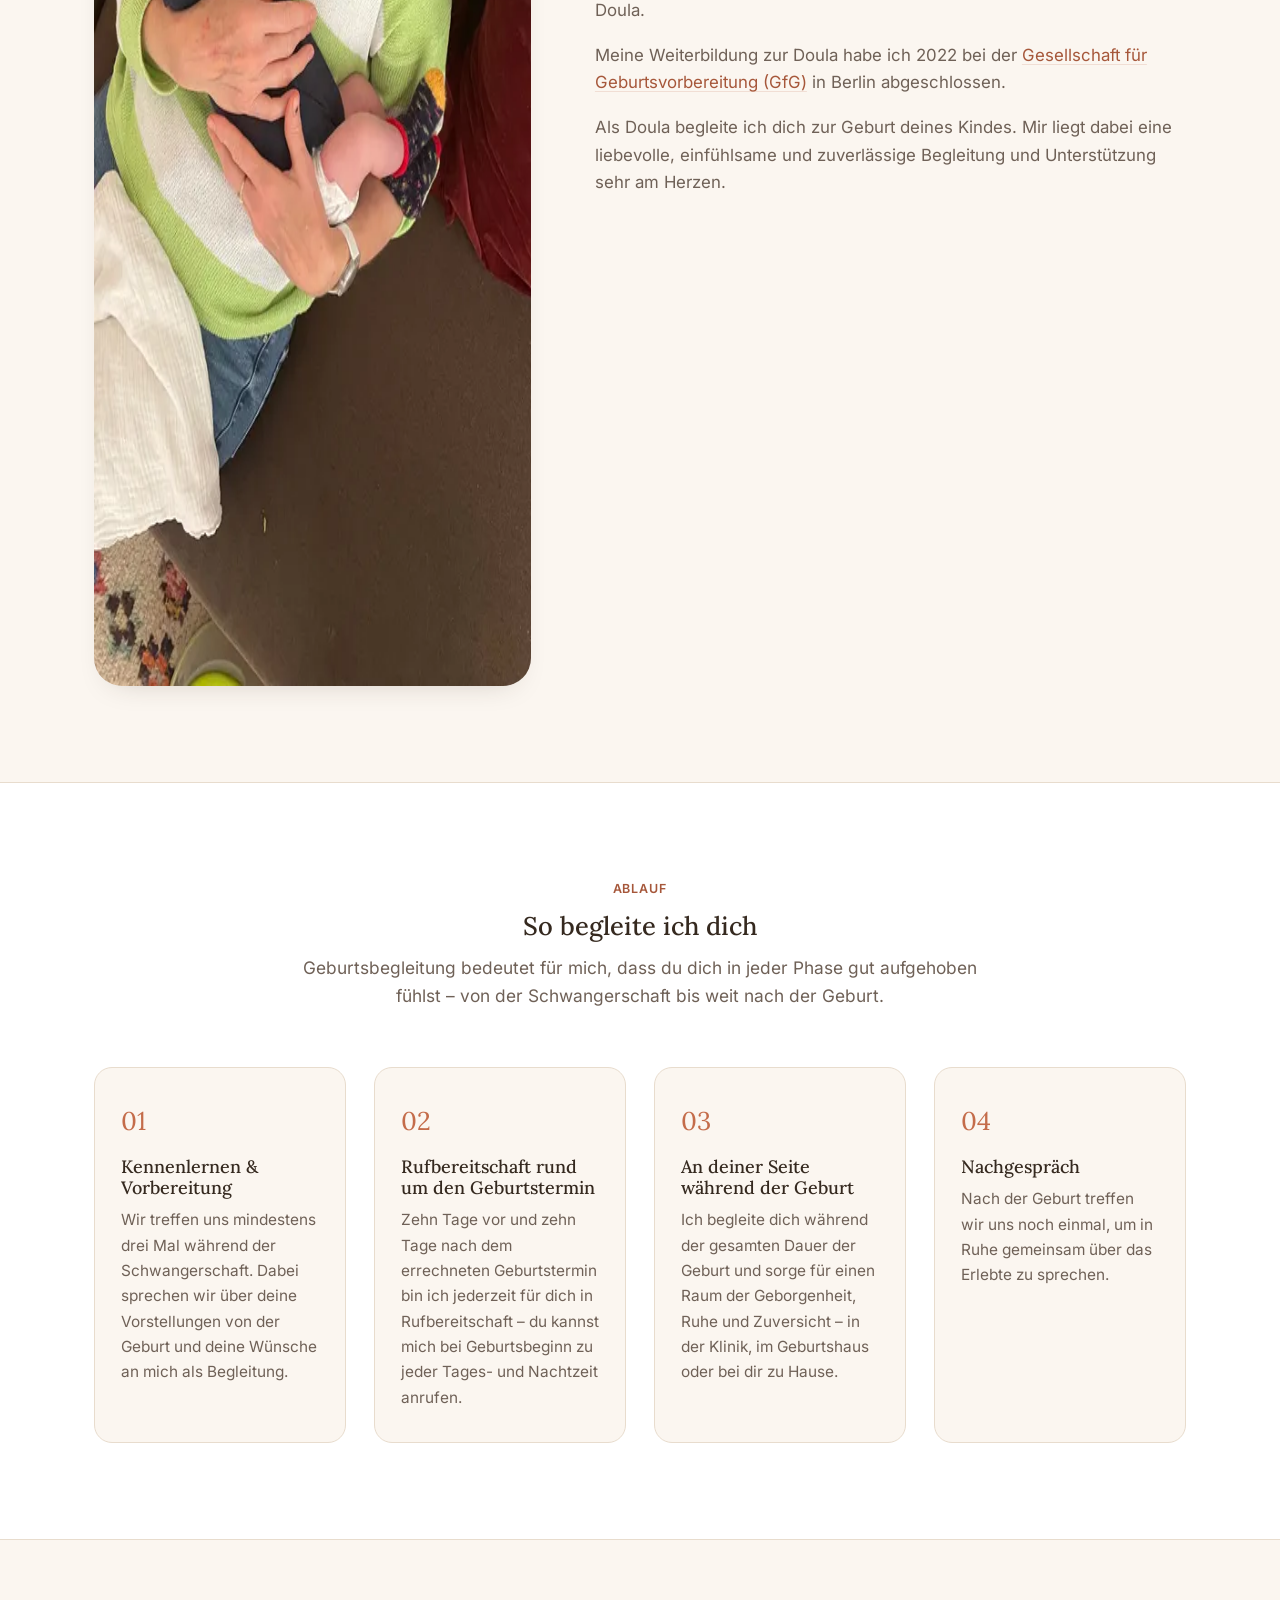
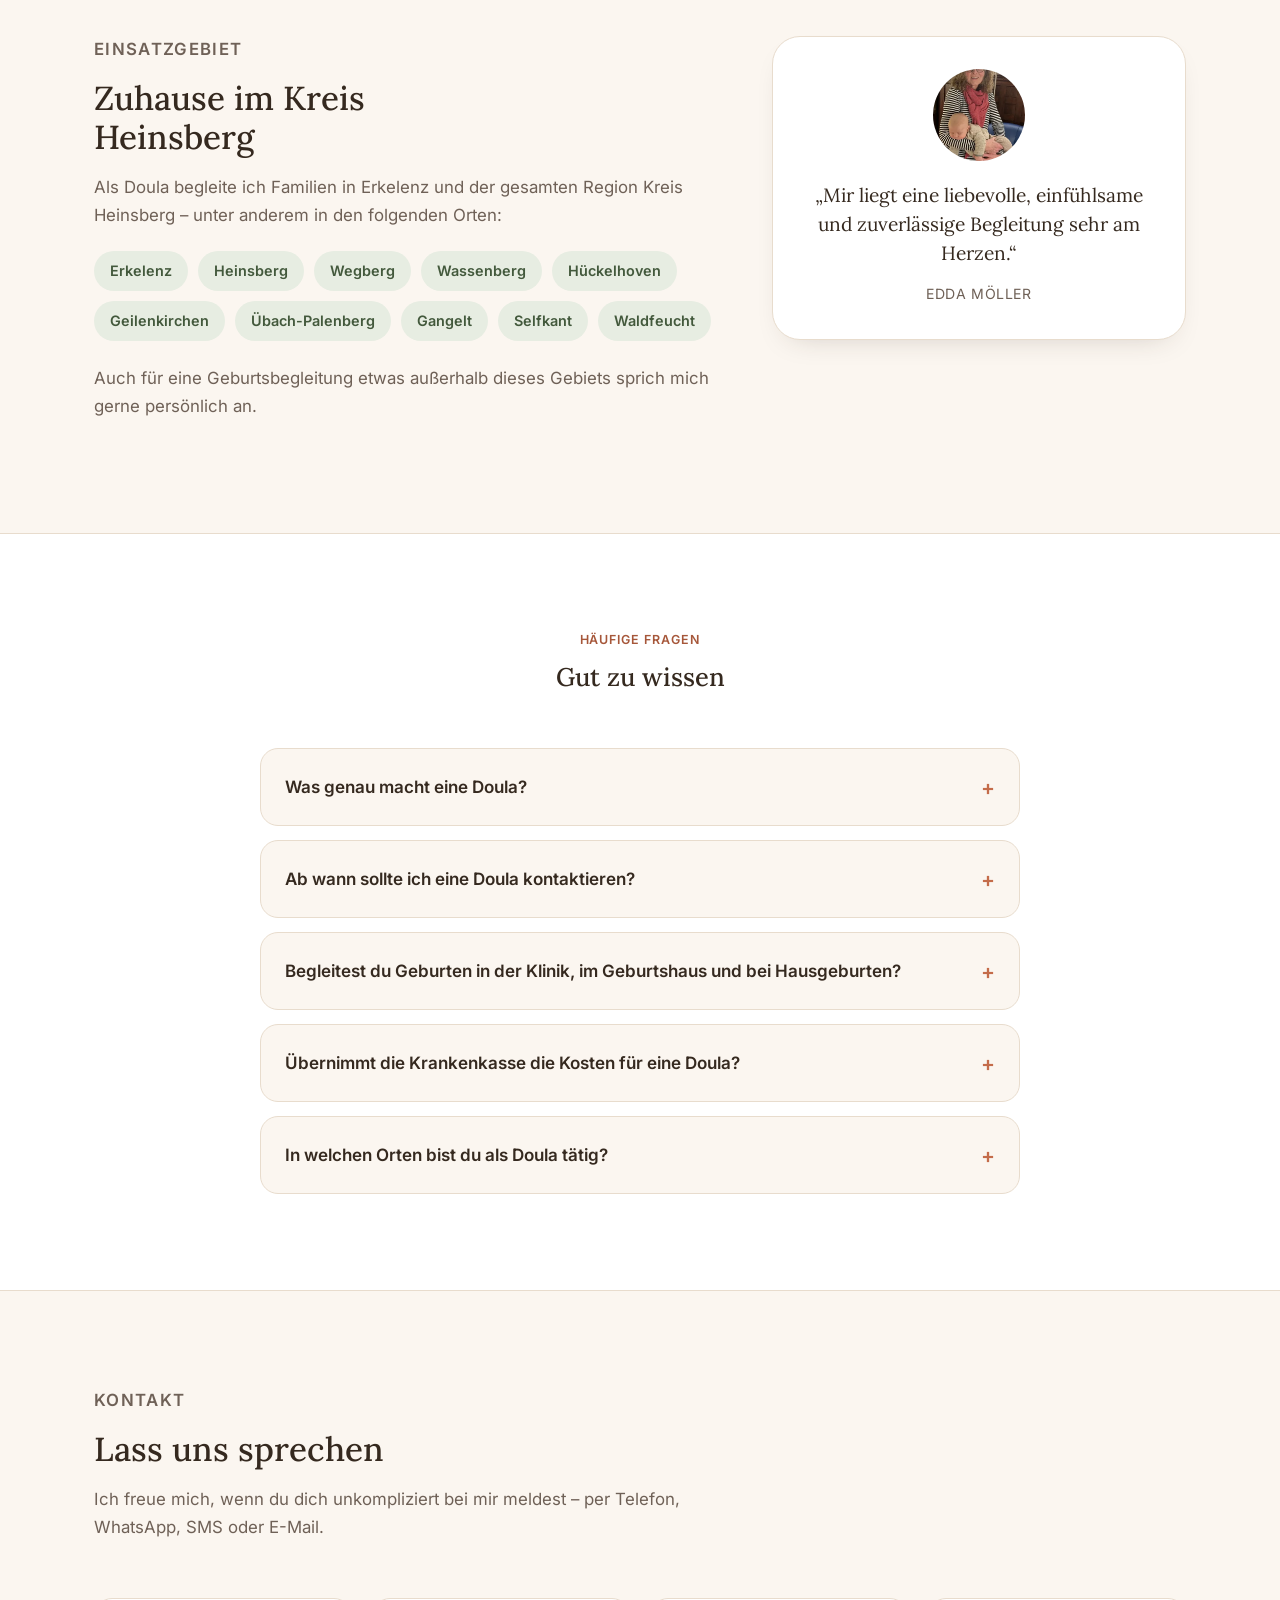
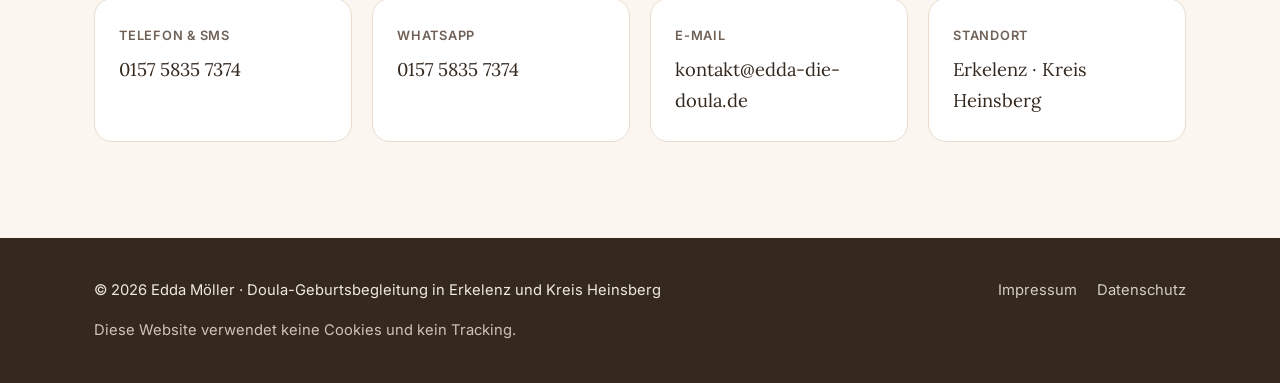
==== commit d7e988d7: "Fix stretched photo and swap heading font for better legibility - Use the full, uncropped original p" ====
--- a/index.html
+++ b/index.html
@@ -201,7 +201,7 @@
             src="assets/img/edda-baby-newborn-800.jpg"
             srcset="assets/img/edda-baby-newborn-480.jpg 480w, assets/img/edda-baby-newborn-800.jpg 800w, assets/img/edda-baby-newborn-1100.jpg 1100w, assets/img/edda-baby-newborn-1500.jpg 1500w"
             sizes="(max-width: 700px) 90vw, 460px"
-            width="800" height="1000"
+            width="800" height="1422"
             alt="Edda Möller hält ein neugeborenes Baby liebevoll im Arm"
             loading="lazy">
         </picture>
--- a/assets/css/style.css
+++ b/assets/css/style.css
@@ -5,25 +5,32 @@
 
 /* Self-hosted fonts (no external requests to third-party font providers) */
 @font-face {
-  font-family: "Fraunces";
+  font-family: "Lora";
   font-style: normal;
   font-weight: 400;
   font-display: swap;
-  src: url("../fonts/fraunces-400.woff2") format("woff2");
+  src: url("../fonts/lora-400.woff2") format("woff2");
 }
 @font-face {
-  font-family: "Fraunces";
+  font-family: "Lora";
   font-style: normal;
   font-weight: 500;
   font-display: swap;
-  src: url("../fonts/fraunces-500.woff2") format("woff2");
+  src: url("../fonts/lora-500.woff2") format("woff2");
 }
 @font-face {
-  font-family: "Fraunces";
+  font-family: "Lora";
   font-style: normal;
   font-weight: 600;
   font-display: swap;
-  src: url("../fonts/fraunces-600.woff2") format("woff2");
+  src: url("../fonts/lora-600.woff2") format("woff2");
+}
+@font-face {
+  font-family: "Lora";
+  font-style: normal;
+  font-weight: 700;
+  font-display: swap;
+  src: url("../fonts/lora-700.woff2") format("woff2");
 }
 @font-face {
   font-family: "Inter";
@@ -69,7 +76,7 @@
   --color-text-muted: #6f6157;
   --color-border: #e8dccd;
 
-  --font-heading: "Fraunces", Georgia, "Times New Roman", serif;
+  --font-heading: "Lora", Georgia, "Times New Roman", serif;
   --font-body: "Inter", "Segoe UI", system-ui, sans-serif;
 
   --container-width: 1140px;
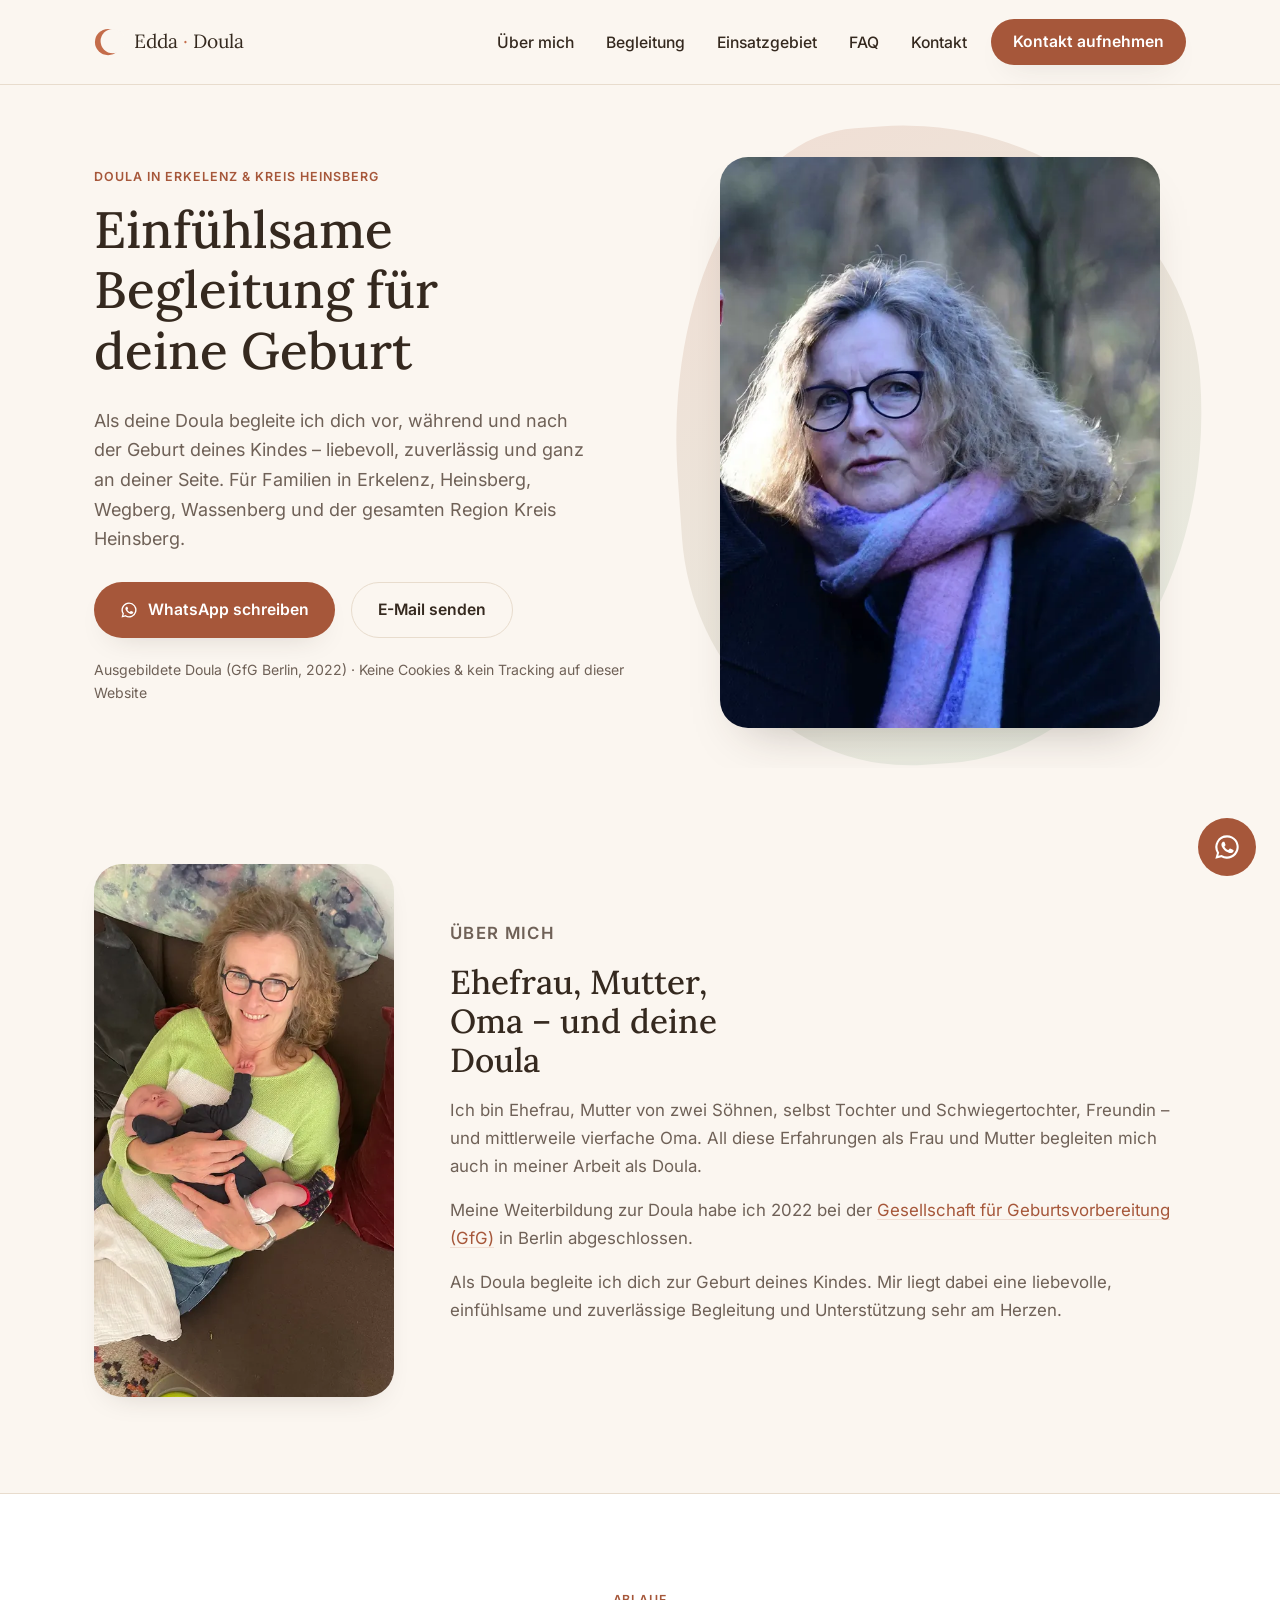
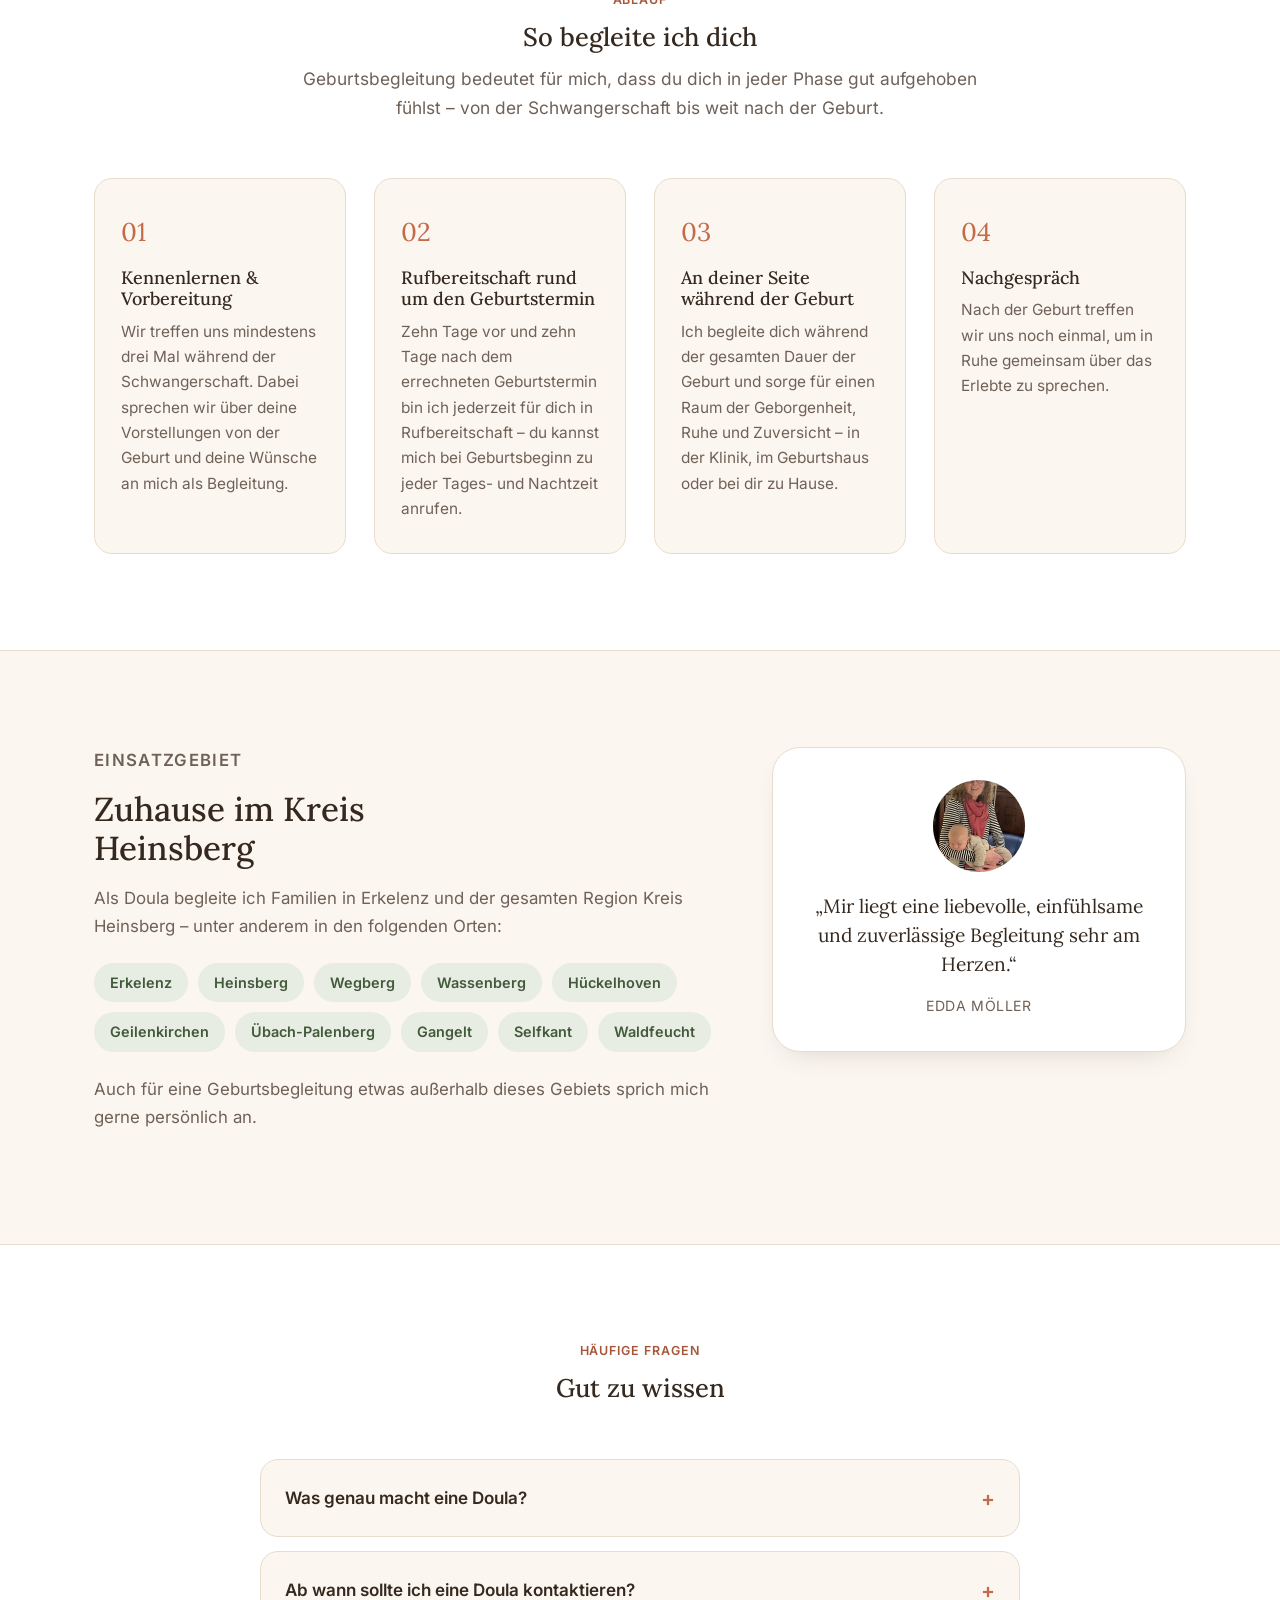
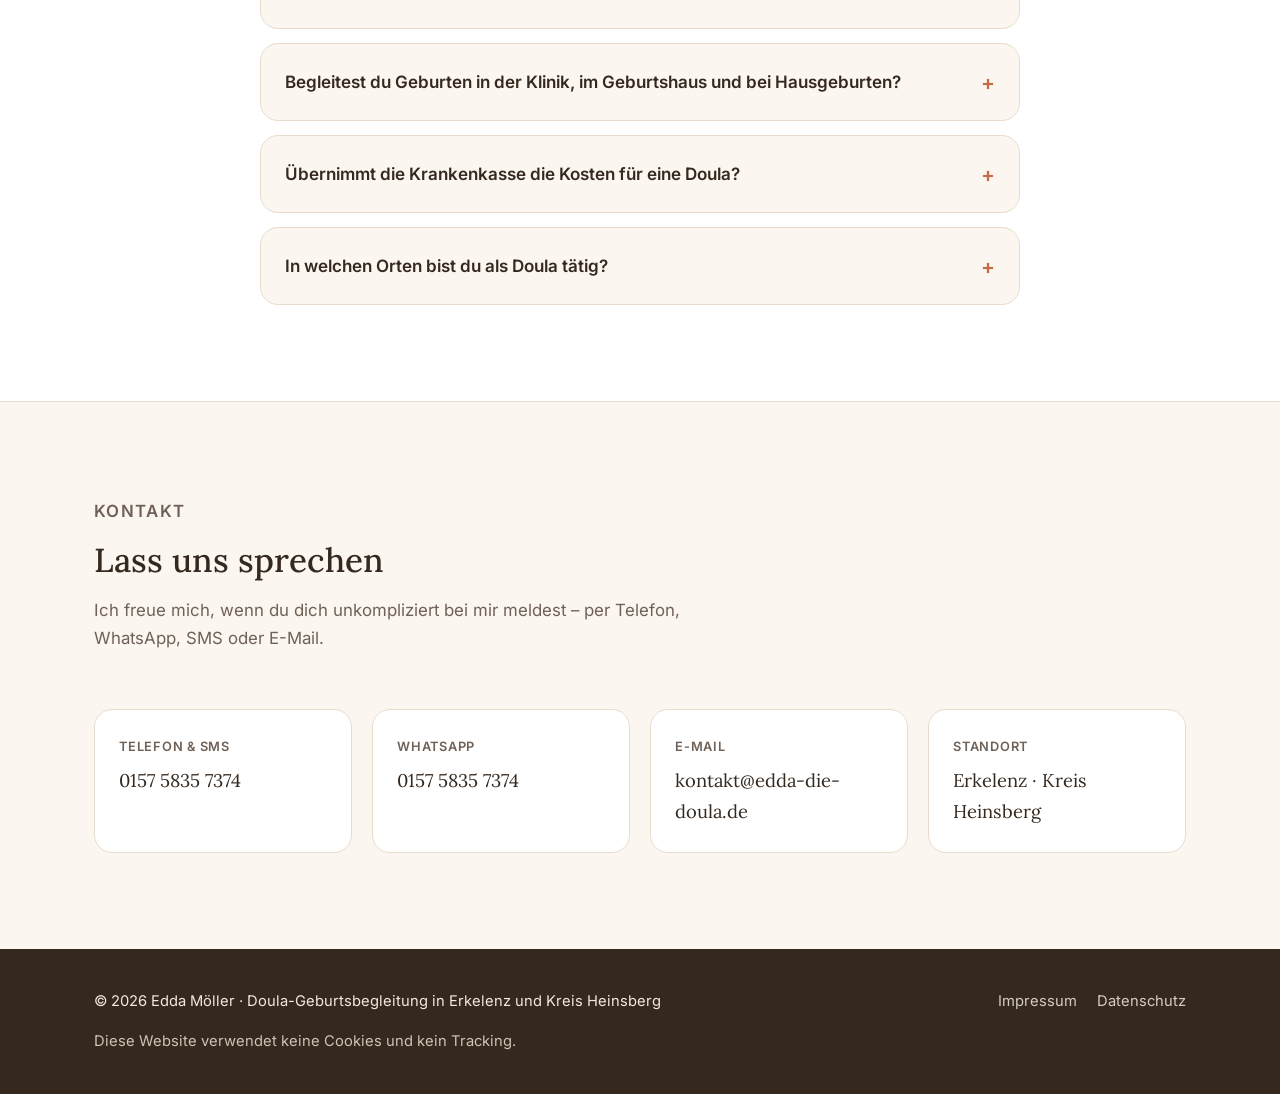
==== commit 48524f87: "Fix squished about-me photo and reduce its display size The image was rendering distorted because th" ====
--- a/index.html
+++ b/index.html
@@ -196,12 +196,12 @@
     <div class="container about-inner">
       <div class="about-media reveal">
         <picture>
-          <source type="image/webp" srcset="assets/img/edda-baby-newborn-480.webp 480w, assets/img/edda-baby-newborn-800.webp 800w, assets/img/edda-baby-newborn-1100.webp 1100w, assets/img/edda-baby-newborn-1500.webp 1500w" sizes="(max-width: 700px) 90vw, 460px">
+          <source type="image/webp" srcset="assets/img/edda-baby-newborn-480.webp 480w, assets/img/edda-baby-newborn-800.webp 800w" sizes="(max-width: 700px) 280px, 300px">
           <img
-            src="assets/img/edda-baby-newborn-800.jpg"
-            srcset="assets/img/edda-baby-newborn-480.jpg 480w, assets/img/edda-baby-newborn-800.jpg 800w, assets/img/edda-baby-newborn-1100.jpg 1100w, assets/img/edda-baby-newborn-1500.jpg 1500w"
-            sizes="(max-width: 700px) 90vw, 460px"
-            width="800" height="1422"
+            src="assets/img/edda-baby-newborn-480.jpg"
+            srcset="assets/img/edda-baby-newborn-480.jpg 480w, assets/img/edda-baby-newborn-800.jpg 800w"
+            sizes="(max-width: 700px) 280px, 300px"
+            width="480" height="853"
             alt="Edda Möller hält ein neugeborenes Baby liebevoll im Arm"
             loading="lazy">
         </picture>
--- a/assets/css/style.css
+++ b/assets/css/style.css
@@ -388,9 +388,13 @@
 /* ---------- About ---------- */
 .about-inner {
   display: grid;
-  grid-template-columns: 0.85fr 1.15fr;
-  gap: 64px;
+  grid-template-columns: minmax(0, 300px) 1fr;
+  gap: 56px;
   align-items: center;
+}
+
+.about-media {
+  max-width: 300px;
 }
 
 .about-media picture {
@@ -398,6 +402,11 @@
   border-radius: var(--radius-lg);
   overflow: hidden;
   box-shadow: var(--shadow-card);
+}
+
+.about-media img {
+  width: 100%;
+  height: auto;
 }
 
 .about-copy h2 {
@@ -732,10 +741,14 @@
   .area-inner {
     grid-template-columns: 1fr;
   }
-  .hero-media,
+  .hero-media {
+    order: -1;
+    max-width: 360px;
+    margin: 0 auto;
+  }
   .about-media {
     order: -1;
-    max-width: 360px;
+    max-width: 280px;
     margin: 0 auto;
   }
   .steps {
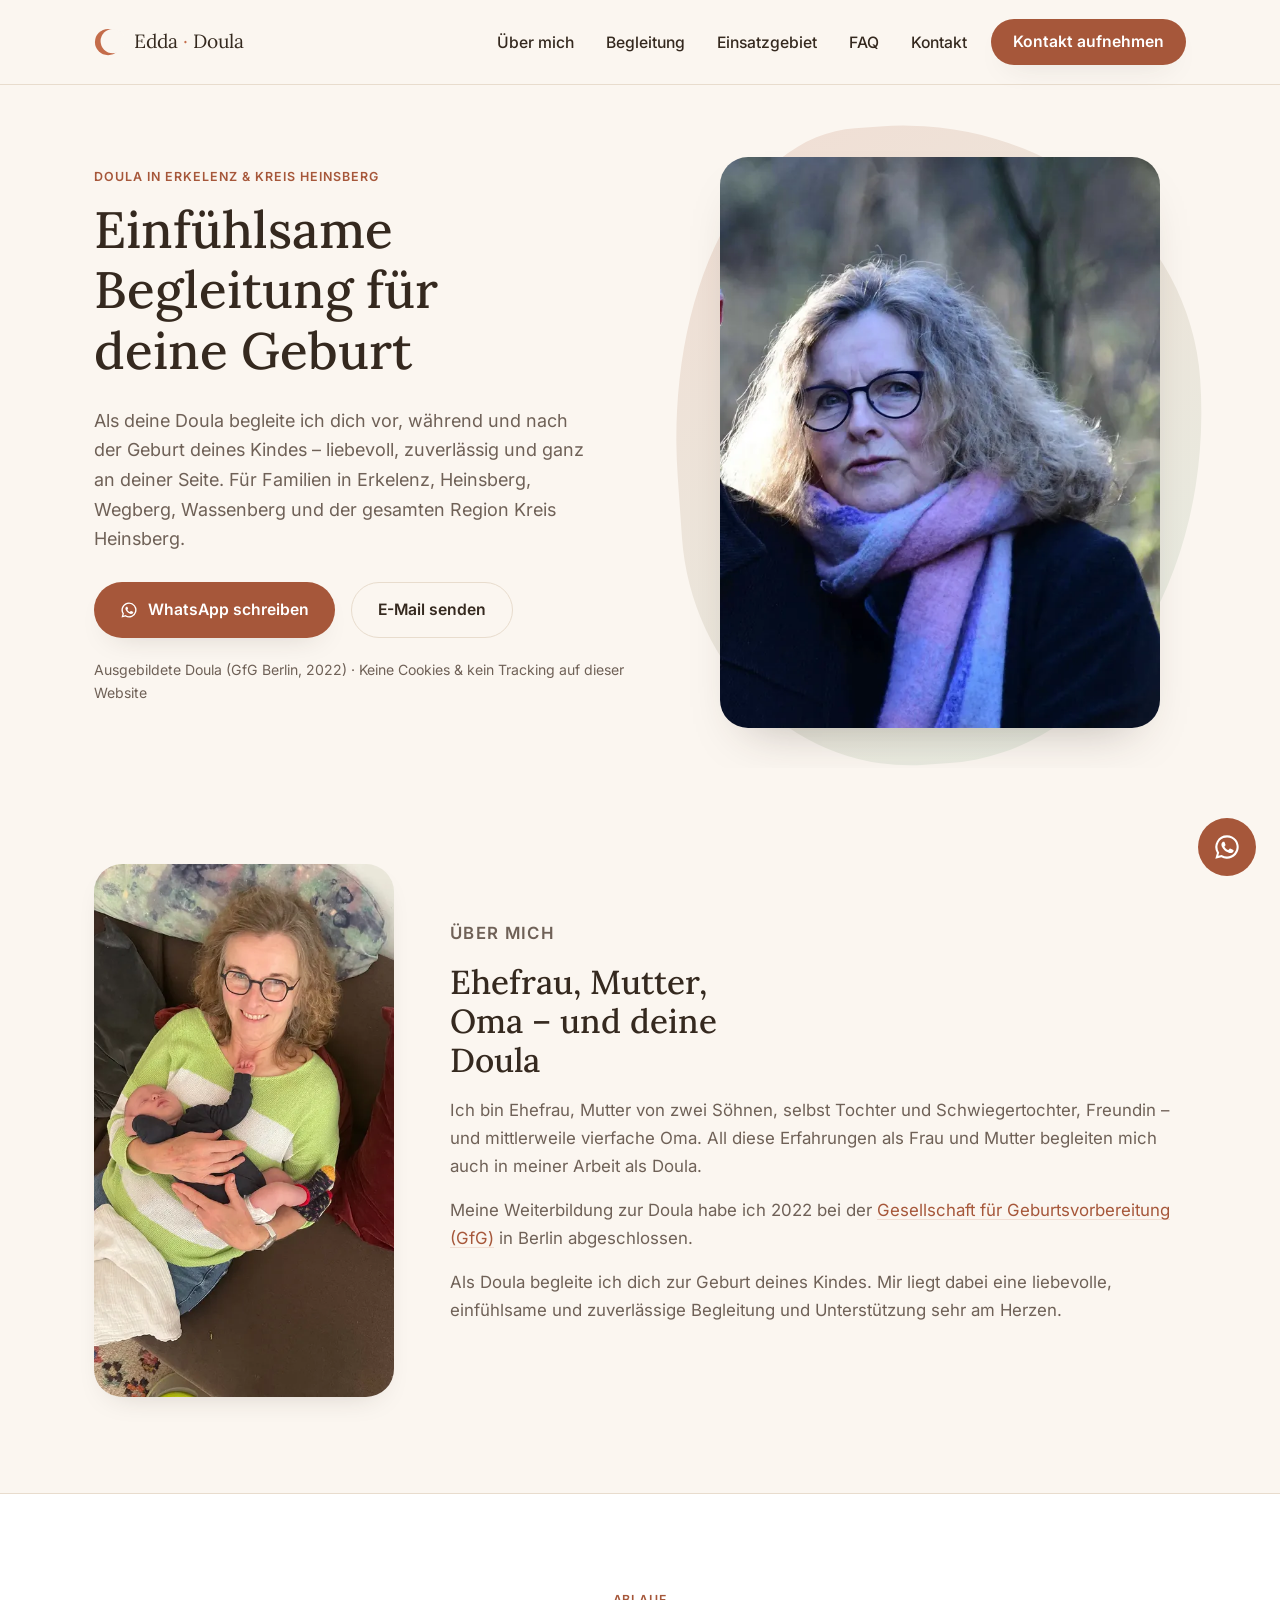
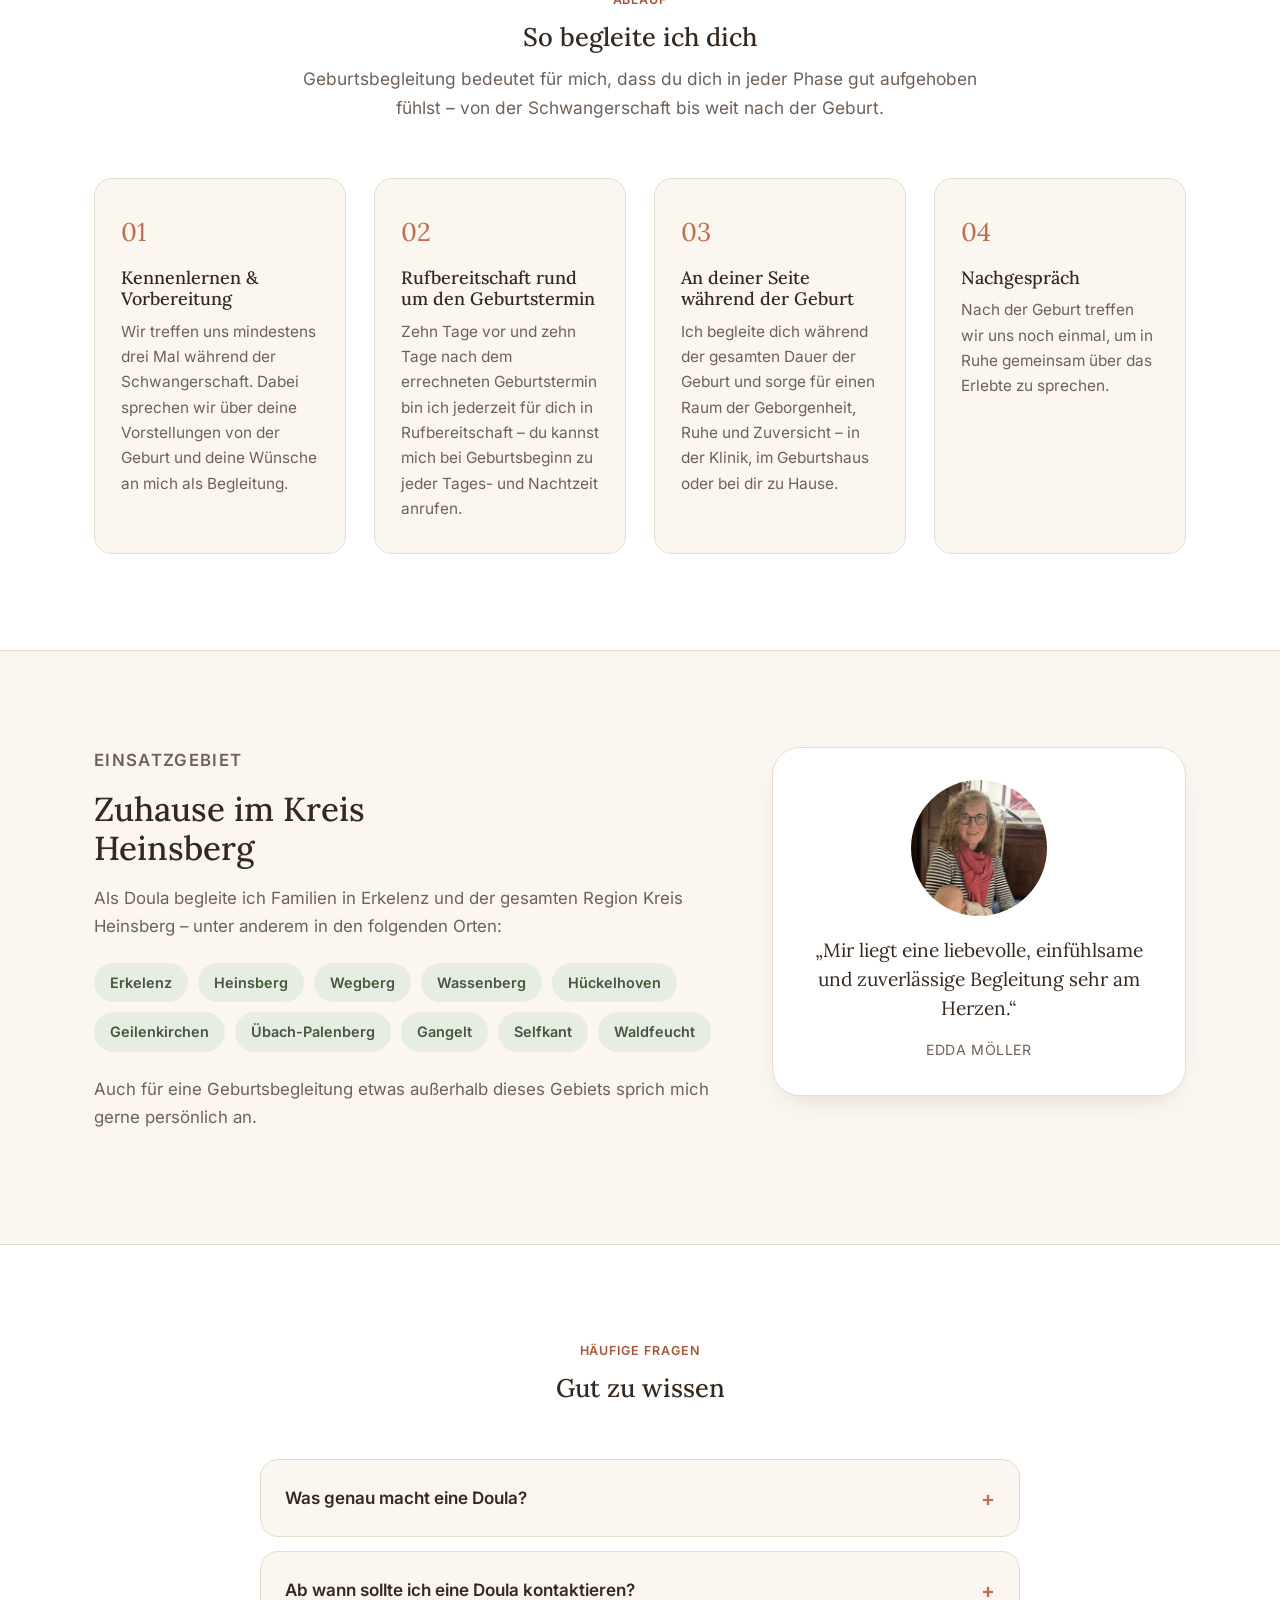
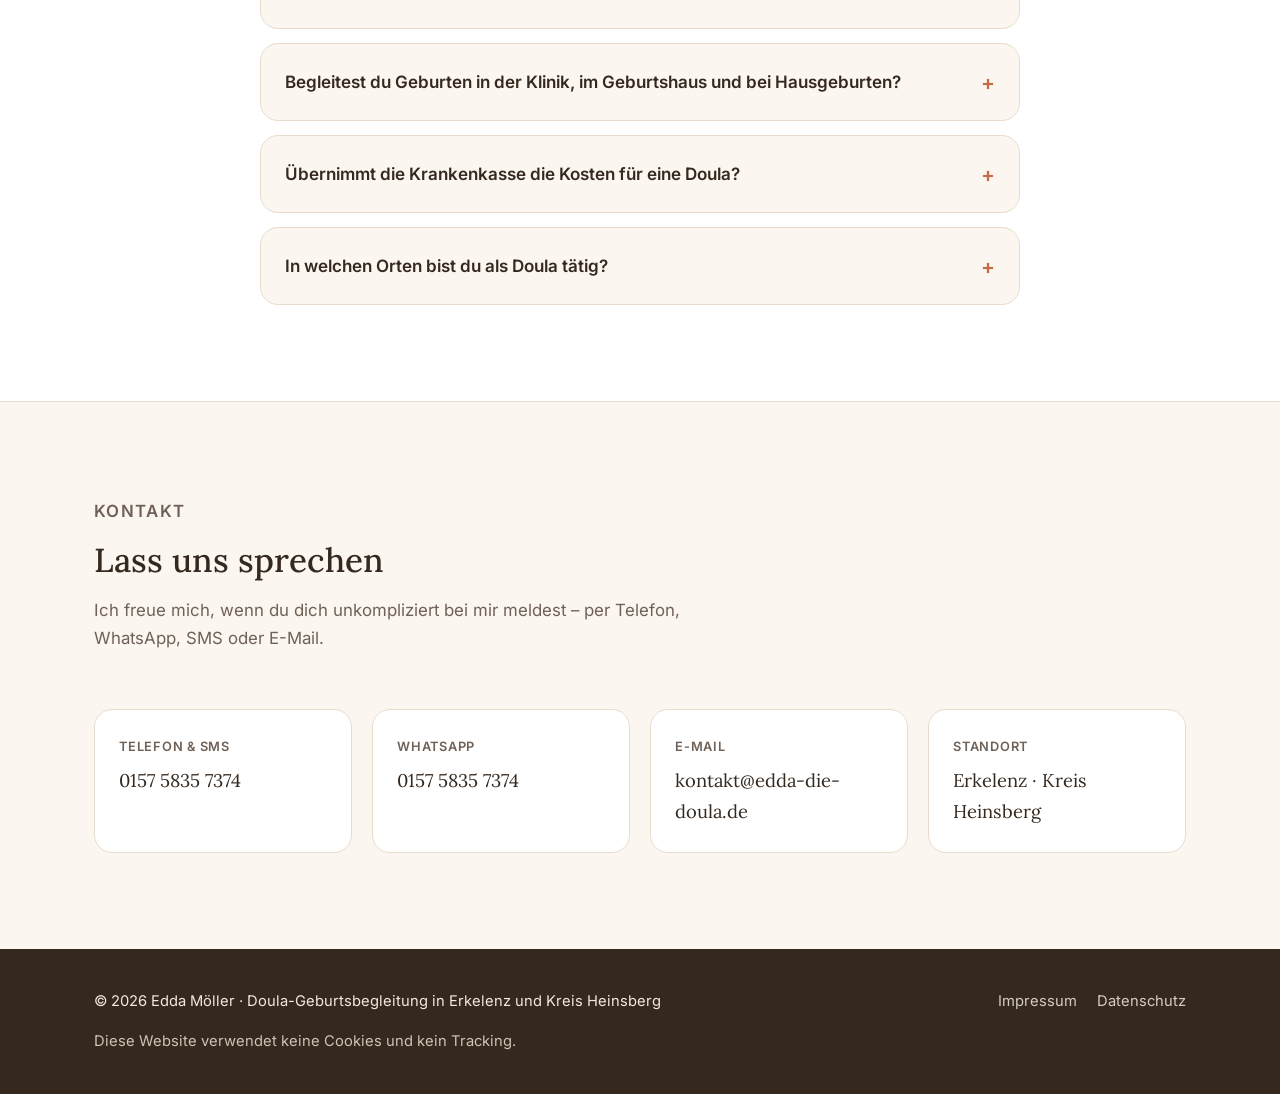
==== commit e9901a76: "Fix cropped-off head and enlarge the third (quote-card) photo The circular avatar in the 'Einsatzgeb" ====
--- a/index.html
+++ b/index.html
@@ -273,12 +273,12 @@
 
       <figure class="quote-card reveal">
         <picture>
-          <source type="image/webp" srcset="assets/img/edda-baby-sleeping-360.webp 360w, assets/img/edda-baby-sleeping-480.webp 480w" sizes="220px">
+          <source type="image/webp" srcset="assets/img/edda-baby-sleeping-280.webp 280w, assets/img/edda-baby-sleeping-400.webp 400w" sizes="136px">
           <img
-            src="assets/img/edda-baby-sleeping-480.jpg"
-            srcset="assets/img/edda-baby-sleeping-360.jpg 360w, assets/img/edda-baby-sleeping-480.jpg 480w"
-            sizes="220px"
-            width="480" height="762"
+            src="assets/img/edda-baby-sleeping-280.jpg"
+            srcset="assets/img/edda-baby-sleeping-280.jpg 280w, assets/img/edda-baby-sleeping-400.jpg 400w"
+            sizes="136px"
+            width="280" height="280"
             alt="Edda Möller trägt ein schlafendes Baby im Arm"
             loading="lazy">
         </picture>
--- a/assets/css/style.css
+++ b/assets/css/style.css
@@ -517,8 +517,8 @@
   margin: 0;
 }
 .quote-card picture {
-  width: 92px;
-  height: 92px;
+  width: 136px;
+  height: 136px;
   margin: 0 auto 20px;
   border-radius: 50%;
   overflow: hidden;
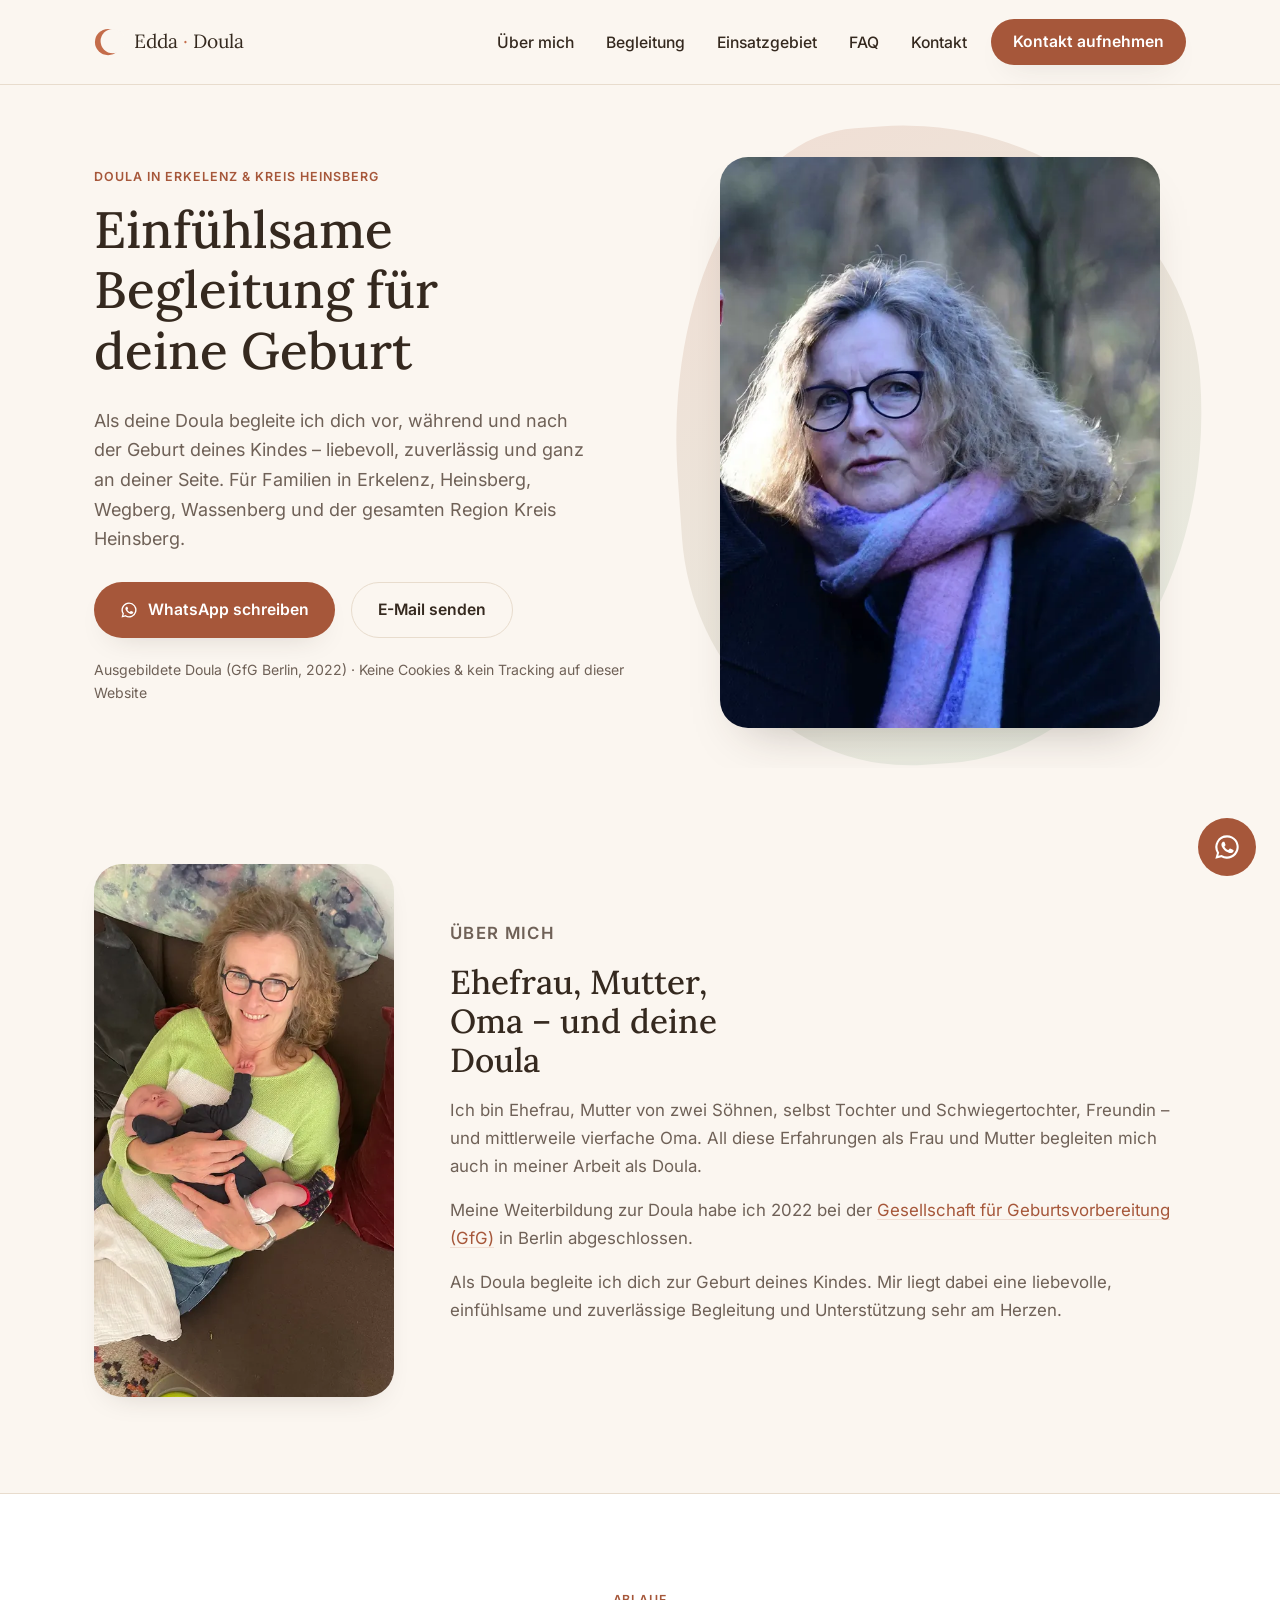
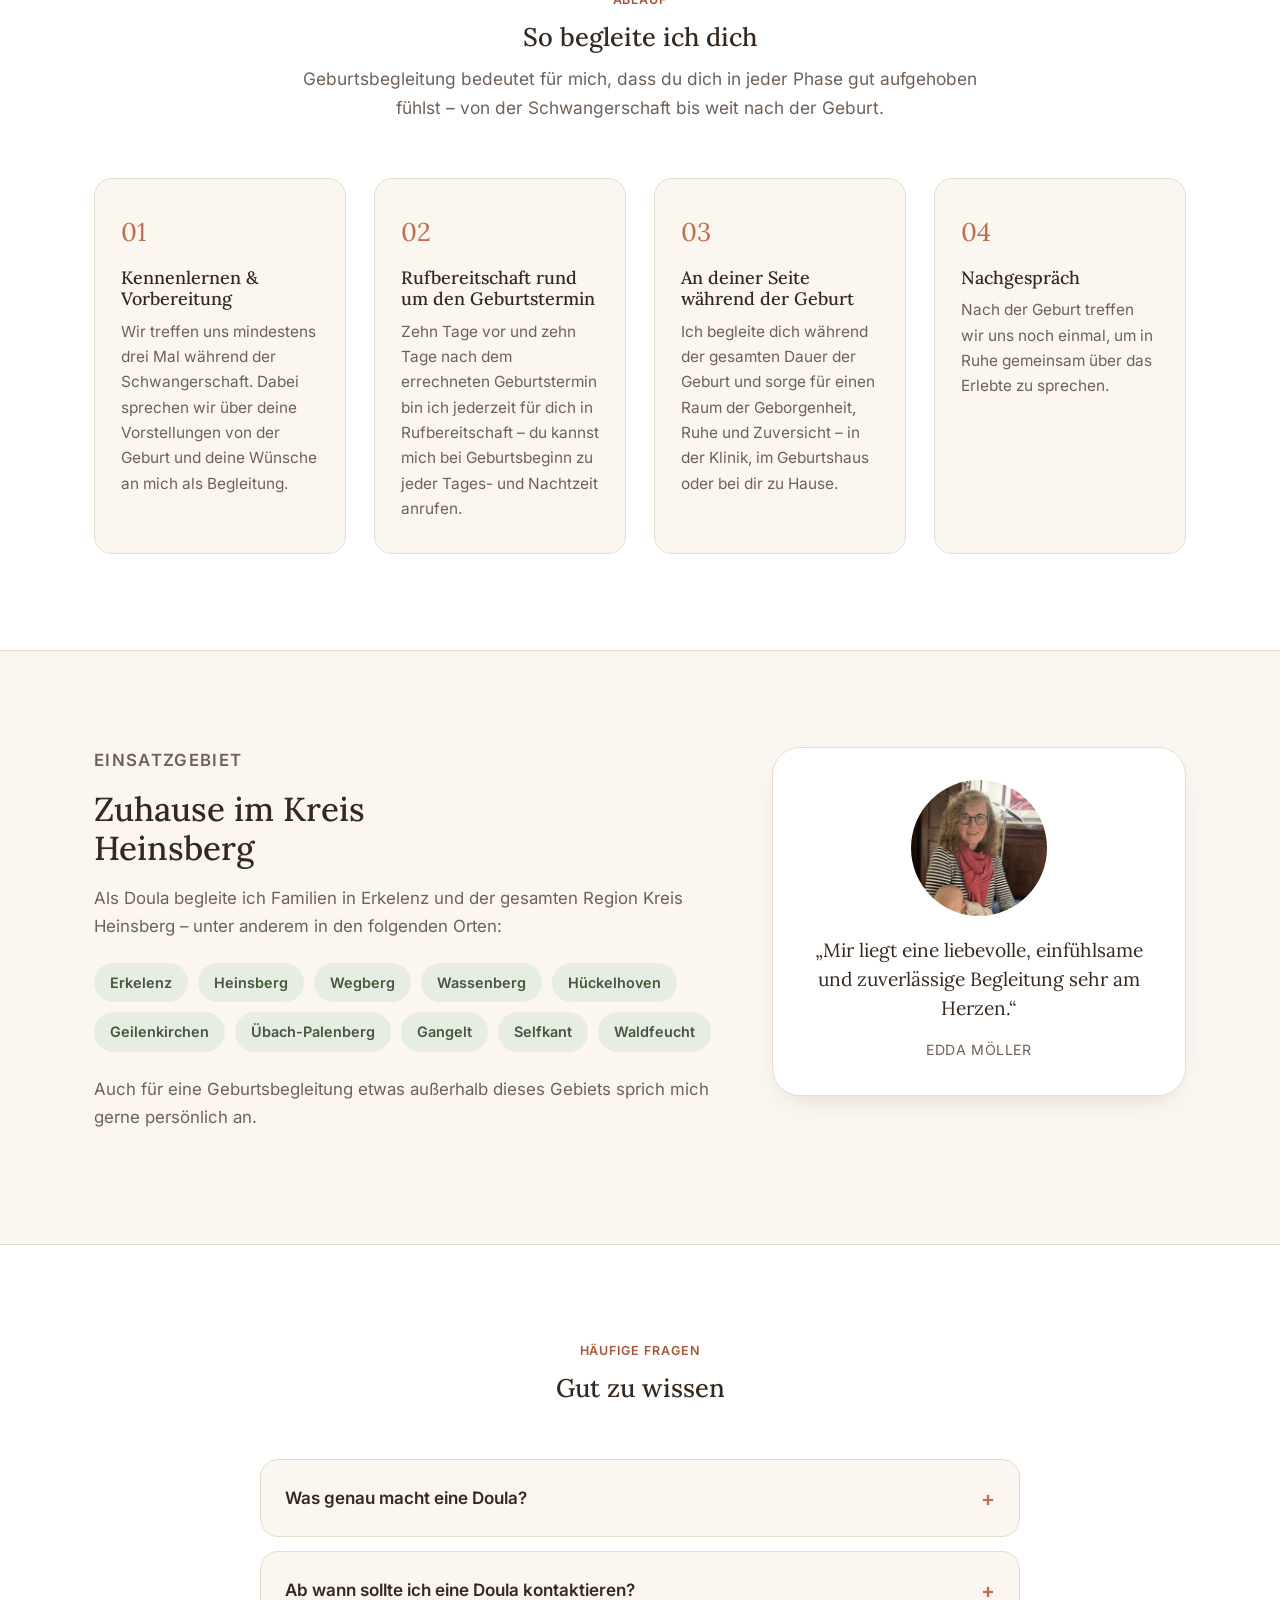
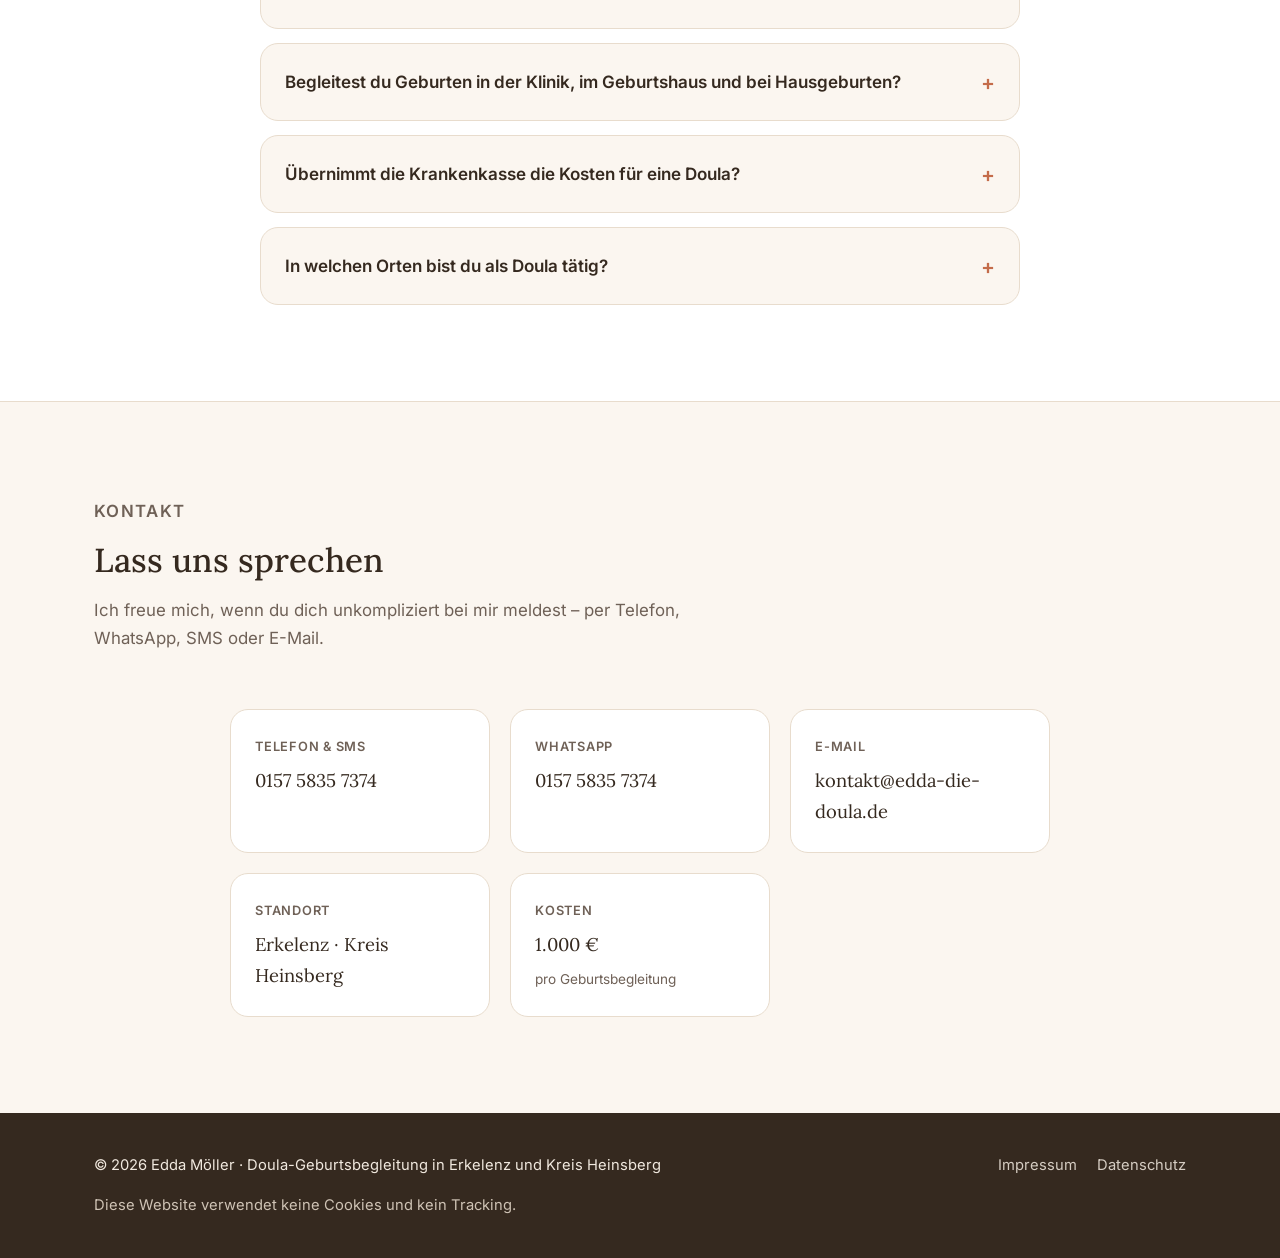
==== commit 0aa0b868: "Add pricing (1.000 EUR per Geburtsbegleitung), visible on mobile too Rather than re-enabling the FAQ" ====
--- a/index.html
+++ b/index.html
@@ -43,7 +43,13 @@
   "url": "https://www.edda-die-doula.de/",
   "telephone": "+4915758357374",
   "email": "kontakt@edda-die-doula.de",
-  "priceRange": "Auf Anfrage",
+  "priceRange": "1.000 €",
+  "offers": {
+    "@type": "Offer",
+    "name": "Geburtsbegleitung",
+    "price": "1000",
+    "priceCurrency": "EUR"
+  },
   "founder": {
     "@type": "Person",
     "name": "Edda Möller",
@@ -112,7 +118,7 @@
       "name": "Übernimmt die Krankenkasse die Kosten für eine Doula?",
       "acceptedAnswer": {
         "@type": "Answer",
-        "text": "Die Geburtsbegleitung durch eine Doula ist derzeit eine private Zusatzleistung und wird nicht routinemäßig von der gesetzlichen Krankenversicherung übernommen. Sprich mich gerne persönlich auf die Kosten an."
+        "text": "Die Geburtsbegleitung kostet pauschal 1.000 € und ist eine private Zusatzleistung, die nicht routinemäßig von der gesetzlichen Krankenversicherung übernommen wird. Sprich mich bei Fragen dazu gerne persönlich an."
       }
     },
     {
@@ -145,7 +151,7 @@
         <li><a href="#ueber-mich">Über mich</a></li>
         <li><a href="#begleitung">Begleitung</a></li>
         <li><a href="#einsatzgebiet">Einsatzgebiet</a></li>
-        <li><a href="#faq">FAQ</a></li>
+        <li class="nav-faq"><a href="#faq">FAQ</a></li>
         <li><a href="#kontakt">Kontakt</a></li>
       </ul>
     </nav>
@@ -310,7 +316,7 @@
         </details>
         <details>
           <summary>Übernimmt die Krankenkasse die Kosten für eine Doula?</summary>
-          <p>Die Geburtsbegleitung durch eine Doula ist derzeit eine private Zusatzleistung und wird nicht routinemäßig von der gesetzlichen Krankenversicherung übernommen. Sprich mich gerne persönlich auf die Kosten an.</p>
+          <p>Die Geburtsbegleitung kostet pauschal 1.000 € und ist eine private Zusatzleistung, die nicht routinemäßig von der gesetzlichen Krankenversicherung übernommen wird. Sprich mich bei Fragen dazu gerne persönlich an.</p>
         </details>
         <details>
           <summary>In welchen Orten bist du als Doula tätig?</summary>
@@ -345,6 +351,11 @@
           <span class="contact-label">Standort</span>
           <span class="contact-value">Erkelenz · Kreis Heinsberg</span>
         </div>
+        <div class="contact-card contact-card-static">
+          <span class="contact-label">Kosten</span>
+          <span class="contact-value">1.000 €</span>
+          <span class="contact-sub">pro Geburtsbegleitung</span>
+        </div>
       </div>
     </div>
   </section>
--- a/assets/css/style.css
+++ b/assets/css/style.css
@@ -616,7 +616,8 @@
 
 .contact-cards {
   display: grid;
-  grid-template-columns: repeat(4, 1fr);
+  grid-template-columns: repeat(auto-fit, minmax(220px, 260px));
+  justify-content: center;
   gap: 20px;
 }
 
@@ -646,6 +647,10 @@
   font-family: var(--font-heading);
   font-size: 1.15rem;
   word-break: break-word;
+}
+.contact-sub {
+  font-size: 0.85rem;
+  color: var(--color-text-muted);
 }
 
 /* ---------- Footer ---------- */
@@ -754,9 +759,6 @@
   .steps {
     grid-template-columns: repeat(2, 1fr);
   }
-  .contact-cards {
-    grid-template-columns: repeat(2, 1fr);
-  }
   .quote-card {
     justify-self: center;
     max-width: 420px;
@@ -767,6 +769,13 @@
 @media (max-width: 760px) {
   section {
     padding: 72px 0;
+  }
+  /* FAQ section is only shown on larger screens; keeps mobile shorter/simpler */
+  .faq {
+    display: none;
+  }
+  .nav-faq {
+    display: none;
   }
   .site-nav {
     position: fixed;
@@ -825,9 +834,6 @@
   .steps {
     grid-template-columns: 1fr;
   }
-  .contact-cards {
-    grid-template-columns: 1fr;
-  }
   .footer-inner {
     flex-direction: column;
     align-items: flex-start;
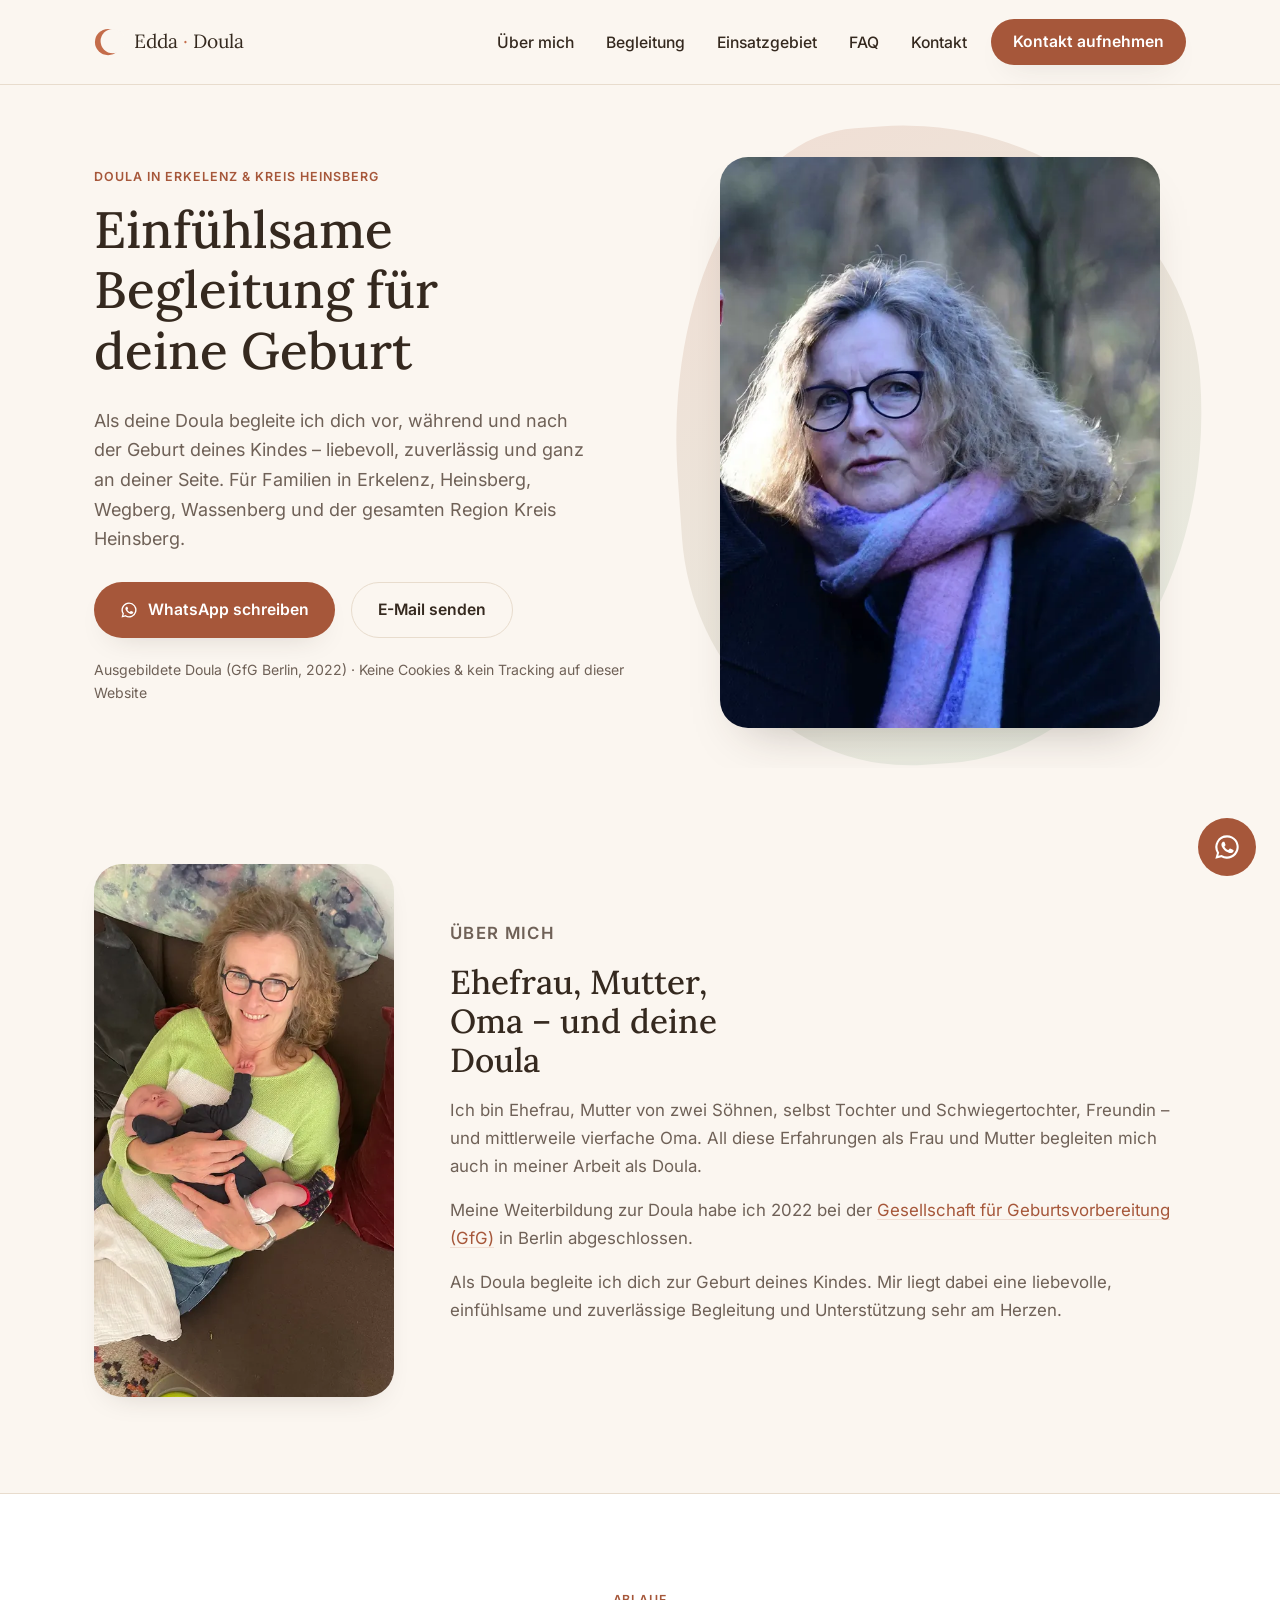
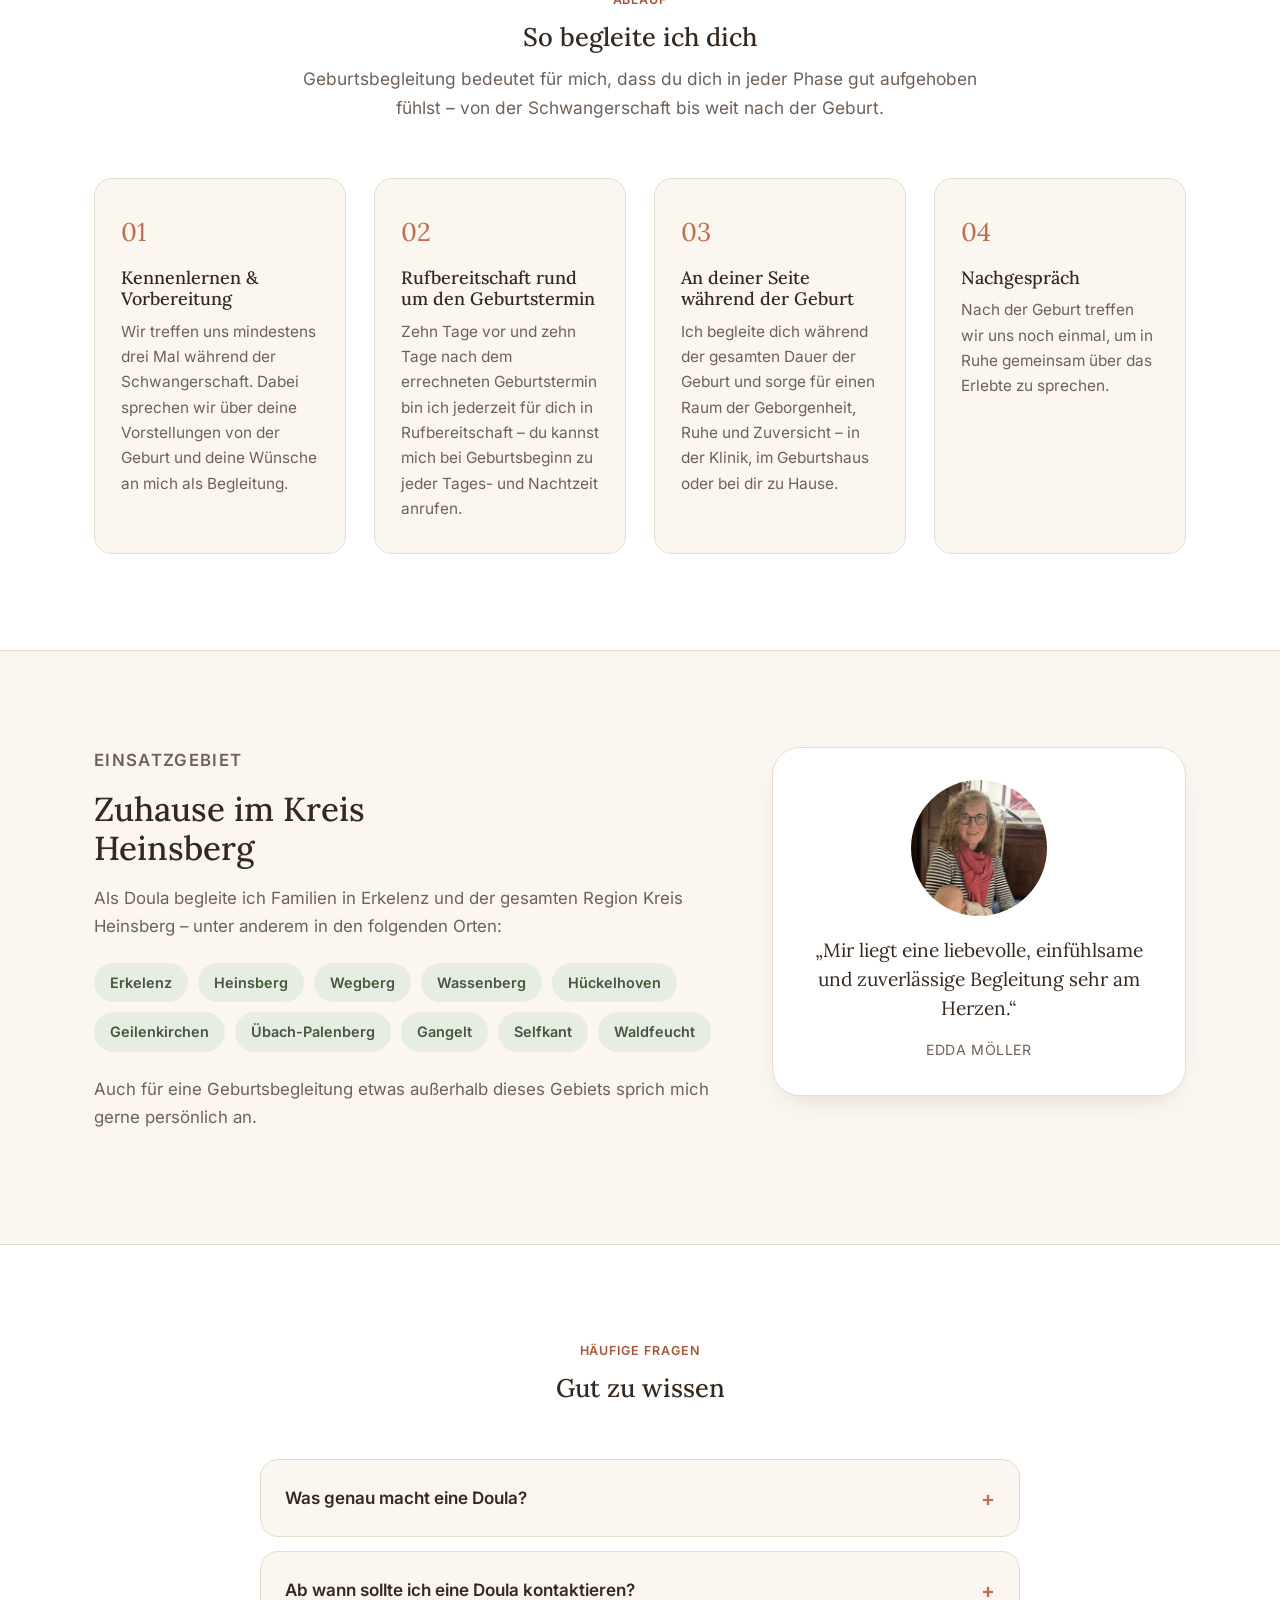
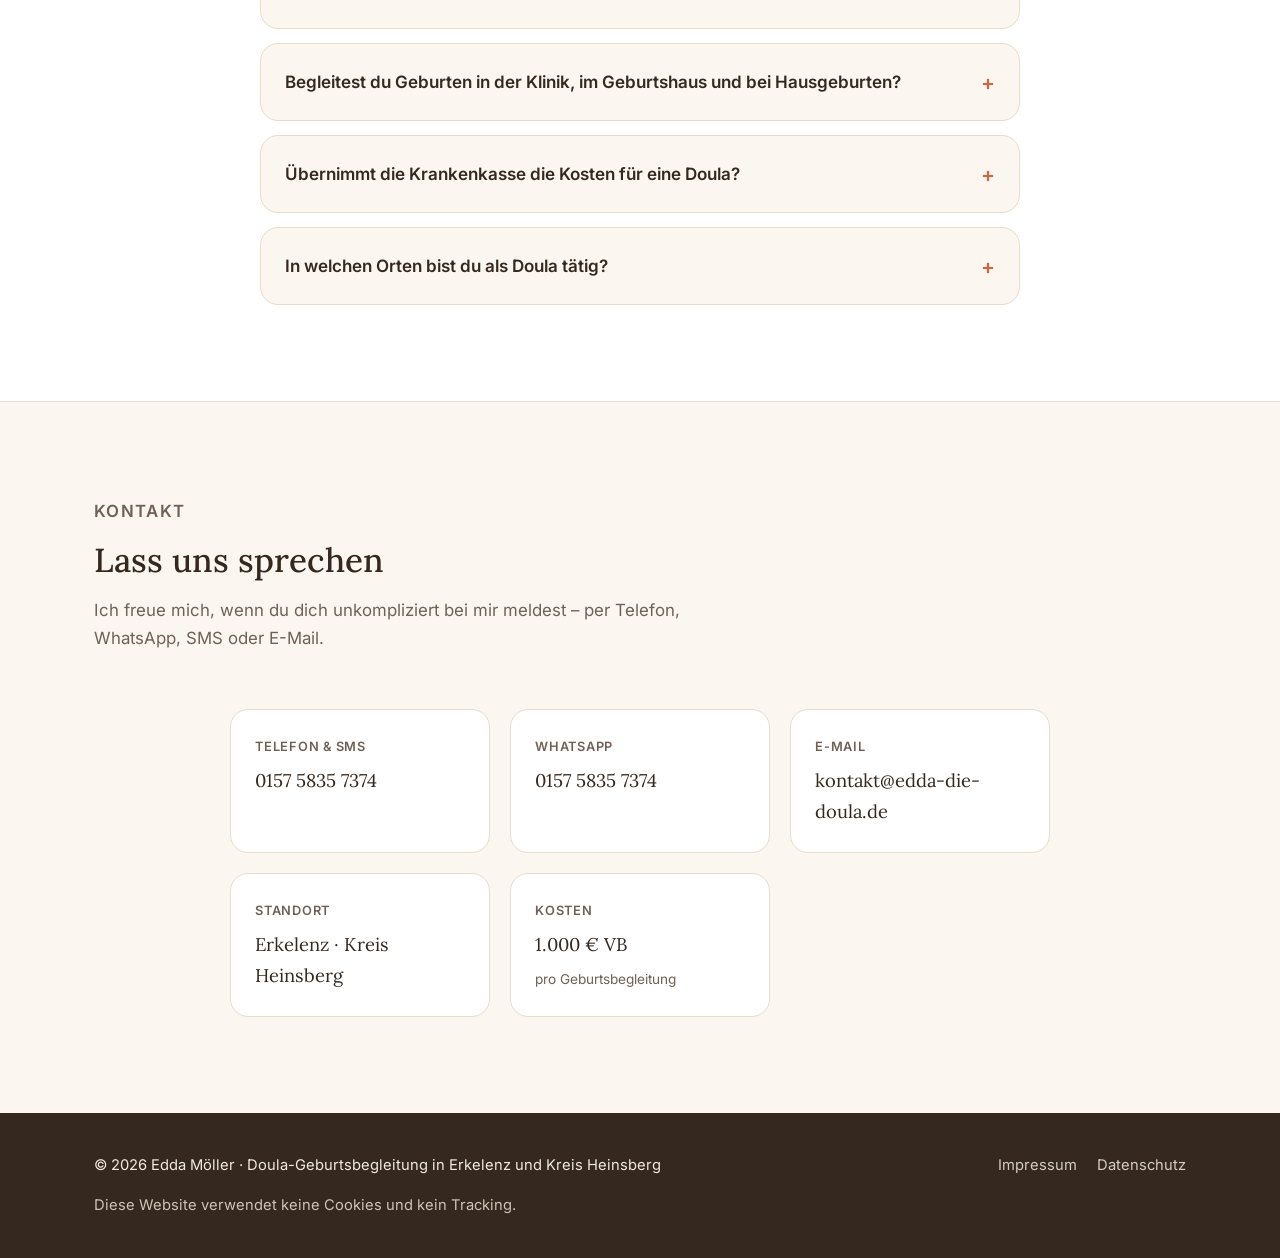
==== commit 4a94b431: "Change price wording to '1.000 € VB' (Verhandlungsbasis) Update the Kosten contact card, and both th" ====
--- a/index.html
+++ b/index.html
@@ -43,7 +43,7 @@
   "url": "https://www.edda-die-doula.de/",
   "telephone": "+4915758357374",
   "email": "kontakt@edda-die-doula.de",
-  "priceRange": "1.000 €",
+  "priceRange": "1.000 € VB",
   "offers": {
     "@type": "Offer",
     "name": "Geburtsbegleitung",
@@ -118,7 +118,7 @@
       "name": "Übernimmt die Krankenkasse die Kosten für eine Doula?",
       "acceptedAnswer": {
         "@type": "Answer",
-        "text": "Die Geburtsbegleitung kostet pauschal 1.000 € und ist eine private Zusatzleistung, die nicht routinemäßig von der gesetzlichen Krankenversicherung übernommen wird. Sprich mich bei Fragen dazu gerne persönlich an."
+        "text": "Die Geburtsbegleitung kostet 1.000 € (Verhandlungsbasis) und ist eine private Zusatzleistung, die nicht routinemäßig von der gesetzlichen Krankenversicherung übernommen wird. Sprich mich bei Fragen dazu gerne persönlich an."
       }
     },
     {
@@ -316,7 +316,7 @@
         </details>
         <details>
           <summary>Übernimmt die Krankenkasse die Kosten für eine Doula?</summary>
-          <p>Die Geburtsbegleitung kostet pauschal 1.000 € und ist eine private Zusatzleistung, die nicht routinemäßig von der gesetzlichen Krankenversicherung übernommen wird. Sprich mich bei Fragen dazu gerne persönlich an.</p>
+          <p>Die Geburtsbegleitung kostet 1.000 € (Verhandlungsbasis) und ist eine private Zusatzleistung, die nicht routinemäßig von der gesetzlichen Krankenversicherung übernommen wird. Sprich mich bei Fragen dazu gerne persönlich an.</p>
         </details>
         <details>
           <summary>In welchen Orten bist du als Doula tätig?</summary>
@@ -353,7 +353,7 @@
         </div>
         <div class="contact-card contact-card-static">
           <span class="contact-label">Kosten</span>
-          <span class="contact-value">1.000 €</span>
+          <span class="contact-value">1.000 € VB</span>
           <span class="contact-sub">pro Geburtsbegleitung</span>
         </div>
       </div>
--- a/assets/css/style.css
+++ b/assets/css/style.css
@@ -779,7 +779,10 @@
   }
   .site-nav {
     position: fixed;
-    inset: var(--header-height) 0 0 0;
+    top: var(--header-height);
+    left: 0;
+    right: 0;
+    height: calc(100vh - var(--header-height));
     background: var(--color-bg);
     transform: translateY(-8px);
     opacity: 0;
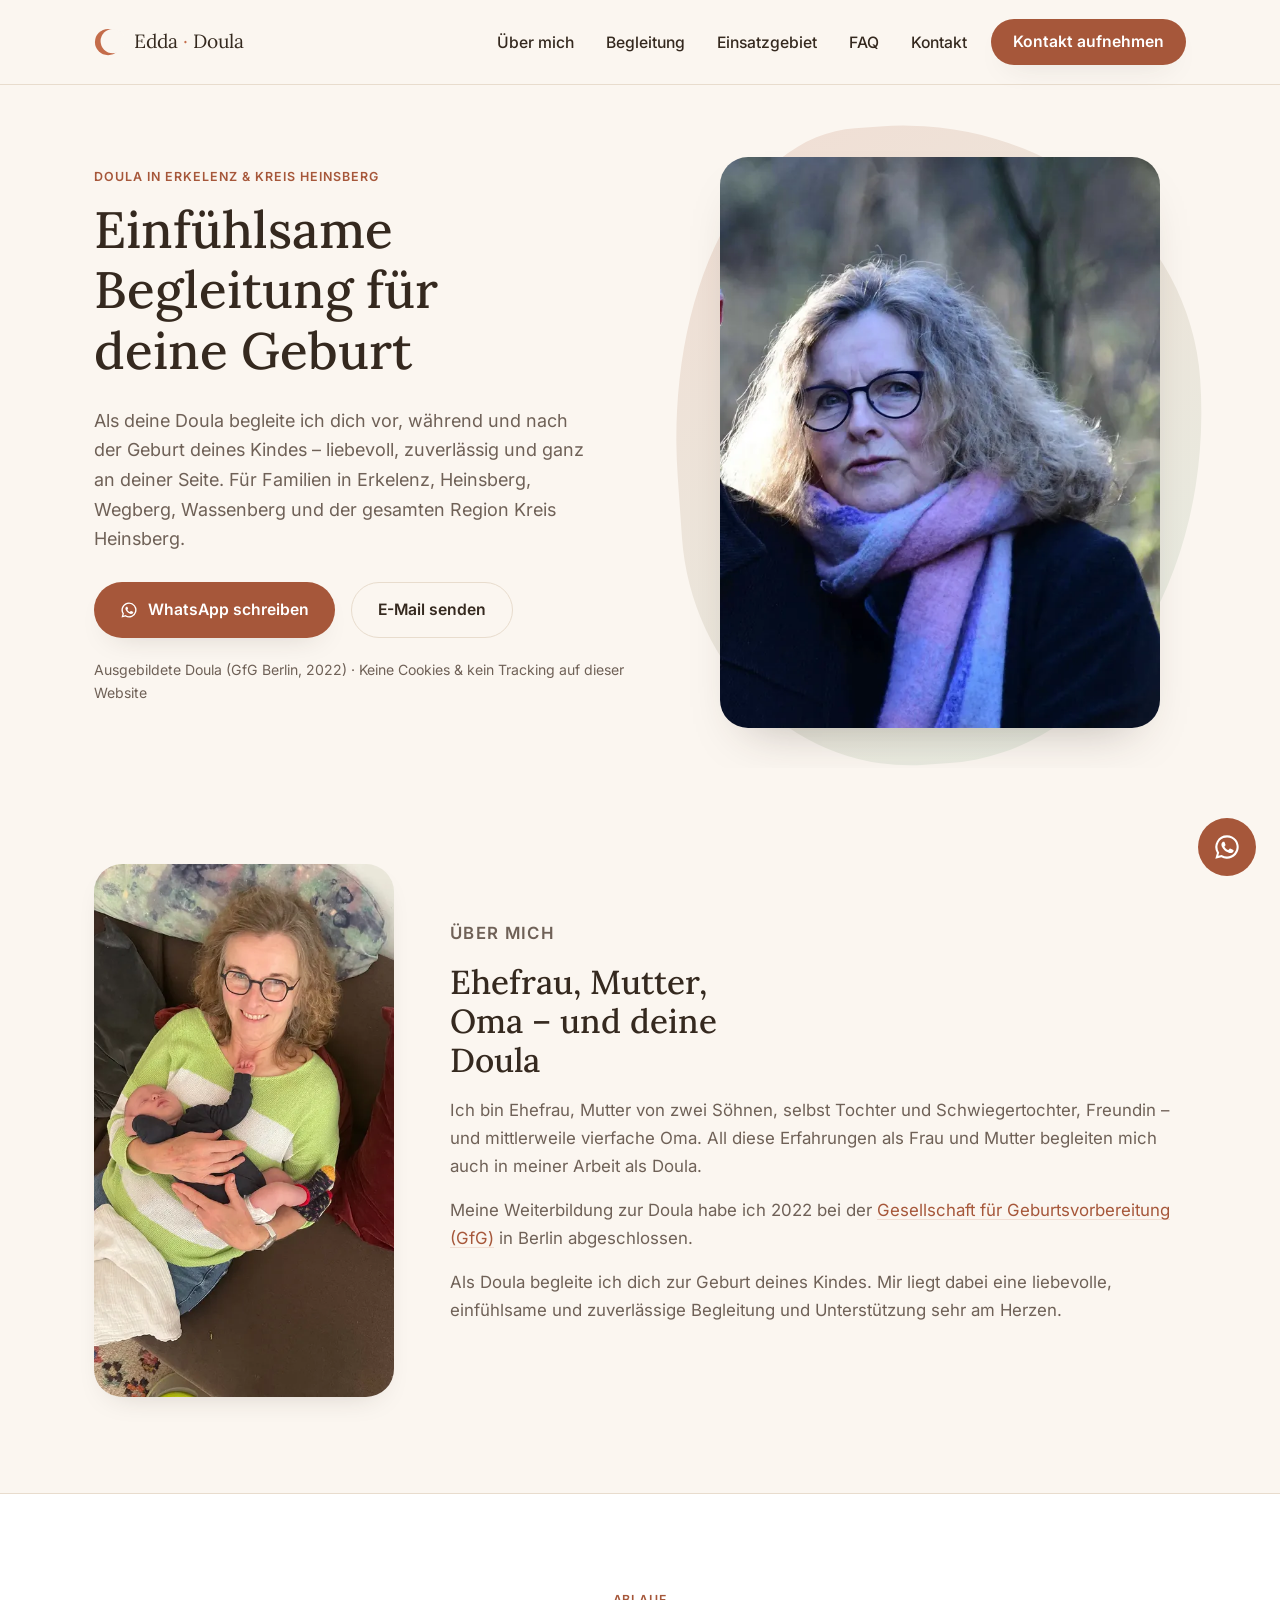
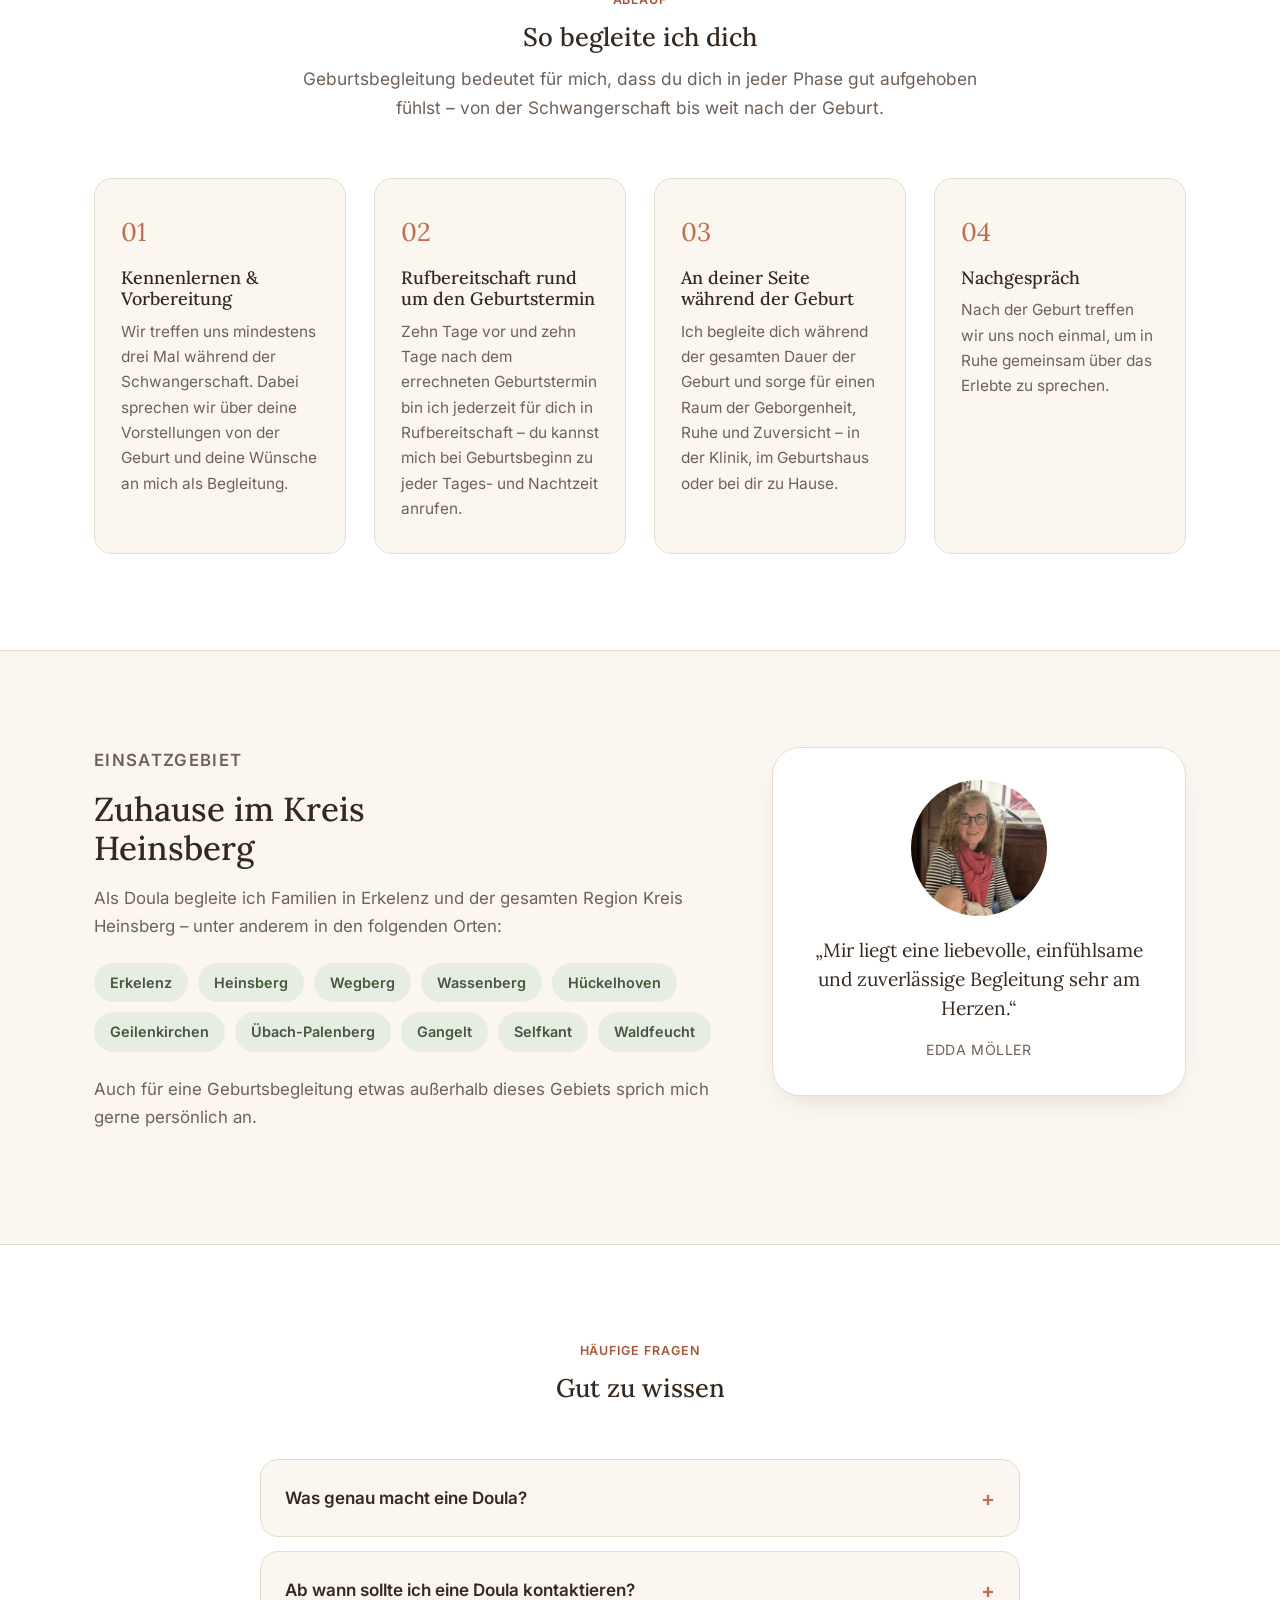
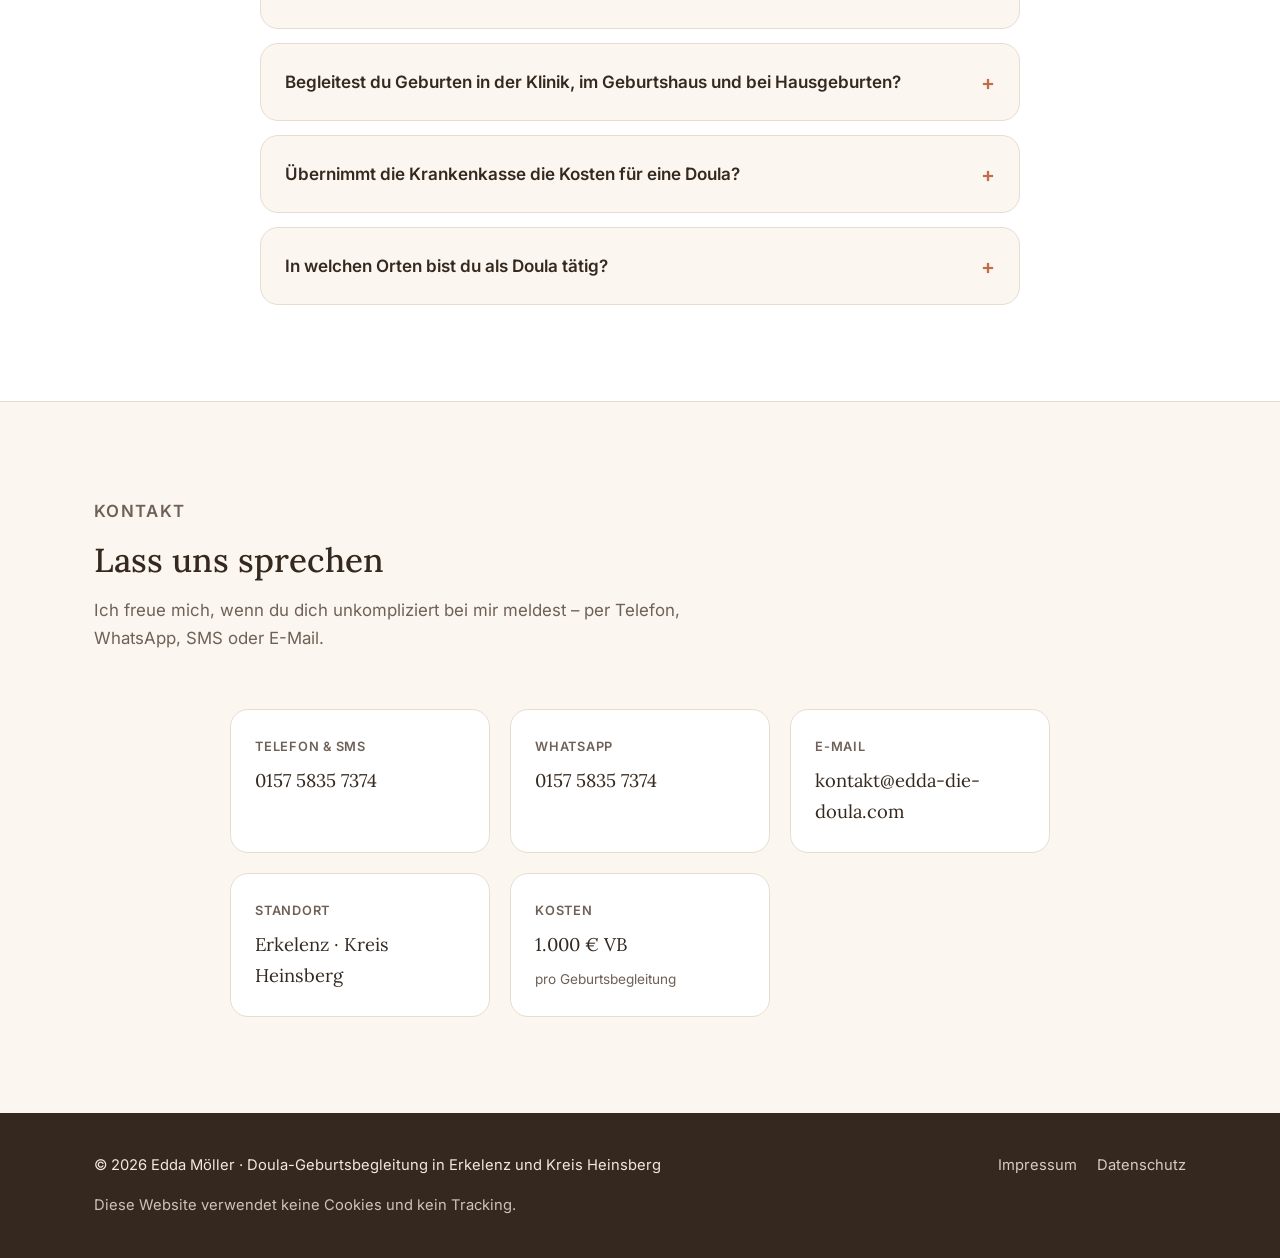
==== commit dfa7a015: "Switch site domain and contact e-mail to edda-die-doula.com Canonical URLs, Open Graph/Twitter URLs," ====
--- a/index.html
+++ b/index.html
@@ -7,22 +7,22 @@
 <meta name="description" content="Einfühlsame und zuverlässige Geburtsbegleitung als Doula in Erkelenz, Heinsberg, Wegberg, Wassenberg und im gesamten Kreis Heinsberg. Jetzt unverbindlich Kontakt aufnehmen.">
 <meta name="robots" content="index, follow">
 <meta name="author" content="Edda Möller">
-<link rel="canonical" href="https://www.edda-die-doula.de/">
+<link rel="canonical" href="https://edda-die-doula.com/">
 
 <!-- Open Graph -->
 <meta property="og:type" content="website">
 <meta property="og:site_name" content="Edda – Doula in Erkelenz & Kreis Heinsberg">
 <meta property="og:title" content="Doula in Erkelenz & Kreis Heinsberg – Geburtsbegleitung von Edda Möller">
 <meta property="og:description" content="Einfühlsame und zuverlässige Geburtsbegleitung als Doula in Erkelenz, Heinsberg, Wegberg, Wassenberg und im gesamten Kreis Heinsberg.">
-<meta property="og:image" content="https://www.edda-die-doula.de/assets/img/edda-portrait-1200.jpg">
-<meta property="og:url" content="https://www.edda-die-doula.de/">
+<meta property="og:image" content="https://edda-die-doula.com/assets/img/edda-portrait-1200.jpg">
+<meta property="og:url" content="https://edda-die-doula.com/">
 <meta property="og:locale" content="de_DE">
 
 <!-- Twitter -->
 <meta name="twitter:card" content="summary_large_image">
 <meta name="twitter:title" content="Doula in Erkelenz & Kreis Heinsberg – Edda Möller">
 <meta name="twitter:description" content="Einfühlsame und zuverlässige Geburtsbegleitung als Doula in Erkelenz und im gesamten Kreis Heinsberg.">
-<meta name="twitter:image" content="https://www.edda-die-doula.de/assets/img/edda-portrait-1200.jpg">
+<meta name="twitter:image" content="https://edda-die-doula.com/assets/img/edda-portrait-1200.jpg">
 
 <link rel="icon" href="assets/img/favicon.svg" type="image/svg+xml">
 <link rel="alternate icon" href="assets/img/favicon-32.png">
@@ -39,10 +39,10 @@
   "name": "Edda Möller – Doula Geburtsbegleitung",
   "alternateName": "Edda, die Doula",
   "description": "Einfühlsame und zuverlässige Geburtsbegleitung als Doula in Erkelenz und im gesamten Kreis Heinsberg.",
-  "image": "https://www.edda-die-doula.de/assets/img/edda-portrait-1200.jpg",
-  "url": "https://www.edda-die-doula.de/",
+  "image": "https://edda-die-doula.com/assets/img/edda-portrait-1200.jpg",
+  "url": "https://edda-die-doula.com/",
   "telephone": "+4915758357374",
-  "email": "kontakt@edda-die-doula.de",
+  "email": "kontakt@edda-die-doula.com",
   "priceRange": "1.000 € VB",
   "offers": {
     "@type": "Offer",
@@ -177,7 +177,7 @@
             <svg viewBox="0 0 24 24" aria-hidden="true" class="btn-icon"><path fill="currentColor" d="M12 2a10 10 0 0 0-8.6 15.1L2 22l5.1-1.3A10 10 0 1 0 12 2Zm0 18.2a8.1 8.1 0 0 1-4.2-1.2l-.3-.2-3 .8.8-2.9-.2-.3A8.2 8.2 0 1 1 12 20.2Zm4.5-6.1c-.2-.1-1.5-.7-1.7-.8-.2-.1-.4-.1-.6.1-.2.2-.6.8-.8 1-.1.2-.3.2-.5.1-1.4-.6-2.3-1.4-3-2.6-.1-.2-.1-.4.1-.6.2-.2.5-.5.7-.7.1-.2.1-.4 0-.6-.1-.2-.6-1.5-.8-2-.2-.5-.4-.4-.6-.4h-.5c-.2 0-.5.1-.7.3-.2.2-.9.9-.9 2.1s.9 2.4 1 2.6c.1.2 1.8 2.9 4.5 3.9 2.2.9 2.6.7 3.1.6.5-.1 1.5-.6 1.7-1.2.2-.6.2-1.1.1-1.2-.1-.1-.2-.2-.5-.3Z"/></svg>
             WhatsApp schreiben
           </a>
-          <a href="mailto:kontakt@edda-die-doula.de" class="btn btn-ghost">E-Mail senden</a>
+          <a href="mailto:kontakt@edda-die-doula.com" class="btn btn-ghost">E-Mail senden</a>
         </div>
         <p class="hero-note">Ausgebildete Doula (GfG Berlin, 2022) · Keine Cookies &amp; kein Tracking auf dieser Website</p>
       </div>
@@ -343,9 +343,9 @@
           <span class="contact-label">WhatsApp</span>
           <span class="contact-value">0157 5835 7374</span>
         </a>
-        <a class="contact-card" href="mailto:kontakt@edda-die-doula.de">
+        <a class="contact-card" href="mailto:kontakt@edda-die-doula.com">
           <span class="contact-label">E-Mail</span>
-          <span class="contact-value">kontakt@edda-die-doula.de</span>
+          <span class="contact-value">kontakt@edda-die-doula.com</span>
         </a>
         <div class="contact-card contact-card-static">
           <span class="contact-label">Standort</span>
